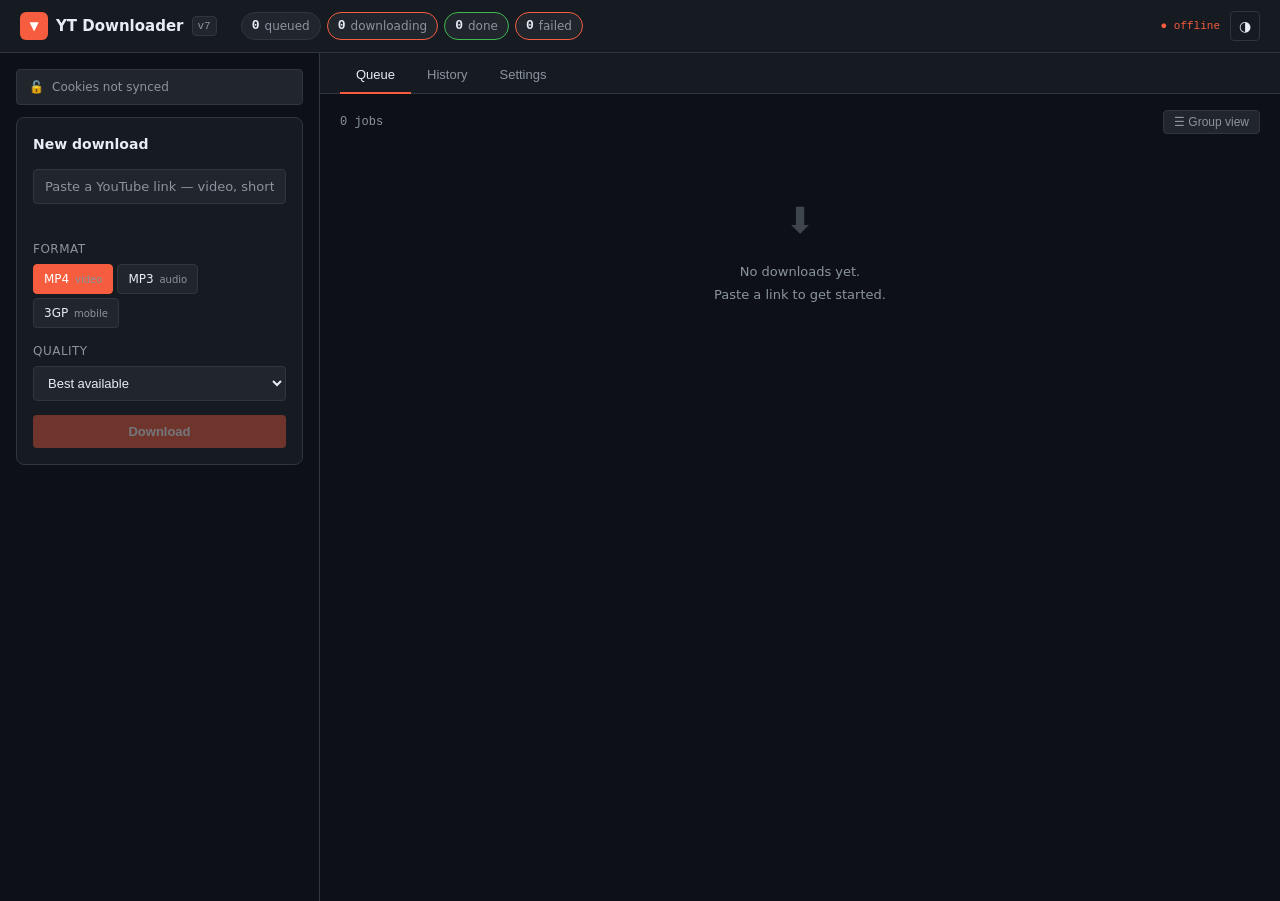
==== web/index.html @ b323383c "yt downloder v7 full complete" ====
<!doctype html>
<html lang="en" data-theme="dark">
<head>
  <meta charset="utf-8" />
  <meta name="viewport" content="width=device-width, initial-scale=1" />
  <title>YT Downloader v7</title>
  <link rel="stylesheet" href="style.css" />
</head>
<body>

  <!-- HEADER -->
  <header class="header">
    <div class="header-inner">
      <div class="brand">
        <div class="brand-icon">▼</div>
        <span class="brand-name">YT Downloader</span>
        <span class="brand-ver">v7</span>
      </div>

      <div class="live-stats">
        <div class="stat-chip" id="stat-queued">
          <span class="stat-num" id="stat-queued-n">0</span>
          <span class="stat-lbl">queued</span>
        </div>
        <div class="stat-chip stat-chip--active" id="stat-downloading">
          <span class="stat-num" id="stat-downloading-n">0</span>
          <span class="stat-lbl">downloading</span>
        </div>
        <div class="stat-chip stat-chip--done" id="stat-completed">
          <span class="stat-num" id="stat-completed-n">0</span>
          <span class="stat-lbl">done</span>
        </div>
        <div class="stat-chip stat-chip--fail" id="stat-failed">
          <span class="stat-num" id="stat-failed-n">0</span>
          <span class="stat-lbl">failed</span>
        </div>
      </div>

      <div class="header-right">
        <span class="server-pill" id="server-pill">● online</span>
        <button class="btn-icon" id="theme-btn" title="Toggle theme">◑</button>
      </div>
    </div>
  </header>

  <div class="layout">

    <!-- SIDEBAR: new download form -->
    <aside class="sidebar">

      <div class="cookie-bar" id="cookie-bar">
        <span id="cookie-icon">🔓</span>
        <span id="cookie-text">Cookies not synced</span>
        <button class="btn-text" id="cookie-clear-btn" style="display:none">Remove</button>
      </div>

      <section class="form-card">
        <h2 class="form-title">New download</h2>

        <div class="field">
          <input class="url-input" id="url-input" type="text"
            placeholder="Paste a YouTube link — video, shorts, playlist, search, channel" />
          <div class="url-hint" id="url-hint"></div>
        </div>

        <div class="field">
          <label class="field-label">Format</label>
          <div class="seg" id="format-seg">
            <label class="seg-opt">
              <input type="radio" name="format" value="MP4" checked>
              <span>MP4 <small>video</small></span>
            </label>
            <label class="seg-opt">
              <input type="radio" name="format" value="MP3">
              <span>MP3 <small>audio</small></span>
            </label>
            <label class="seg-opt">
              <input type="radio" name="format" value="3GP">
              <span>3GP <small>mobile</small></span>
            </label>
          </div>
        </div>

        <div class="field">
          <label class="field-label">Quality</label>
          <select class="quality-select" id="quality-select"></select>
        </div>

        <div class="field hidden" id="qty-row">
          <label class="field-label">Result count</label>
          <div class="seg">
            <label class="seg-opt"><input type="radio" name="quantity" value="25" checked><span>25</span></label>
            <label class="seg-opt"><input type="radio" name="quantity" value="50"><span>50</span></label>
            <label class="seg-opt"><input type="radio" name="quantity" value="75"><span>75</span></label>
            <label class="seg-opt"><input type="radio" name="quantity" value="100"><span>100</span></label>
          </div>
        </div>

        <div class="field hidden" id="scope-row">
          <label class="field-label">Download scope</label>
          <div class="seg">
            <label class="seg-opt"><input type="radio" name="playlist" value="false" checked><span>This video only</span></label>
            <label class="seg-opt"><input type="radio" name="playlist" value="true"><span>Whole playlist</span></label>
          </div>
        </div>

        <button class="btn-primary" id="download-btn" disabled>
          <span id="download-btn-label">Download</span>
          <span class="scan-spinner hidden" id="scan-spinner">scanning…</span>
        </button>
      </section>

    </aside>

    <!-- MAIN: tabs -->
    <main class="main">

      <nav class="tab-bar">
        <button class="tab active" data-tab="queue">Queue</button>
        <button class="tab" data-tab="history">History</button>
        <button class="tab" data-tab="settings">Settings</button>
      </nav>

      <!-- QUEUE TAB -->
      <div class="tab-panel active" id="tab-queue">
        <div class="panel-head">
          <span class="panel-count" id="job-count">0 jobs</span>
          <div class="panel-actions">
            <button class="toggle-btn" id="group-view-toggle" data-active="false" title="Group by playlist/channel">
              ☰ Group view
            </button>
          </div>
        </div>
        <div id="queue-list" class="job-list">
          <div class="empty-state">
            <div class="empty-icon">⬇</div>
            <p>No downloads yet.<br>Paste a link to get started.</p>
          </div>
        </div>
      </div>

      <!-- HISTORY TAB -->
      <div class="tab-panel" id="tab-history">
        <div class="panel-head">
          <span class="panel-count" id="history-count">0 items</span>
          <div class="panel-actions">
            <button class="toggle-btn" id="history-group-toggle" data-active="false" title="Group by playlist/channel">
              ☰ Group view
            </button>
          </div>
        </div>
        <div id="history-list" class="job-list">
          <div class="empty-state">
            <div class="empty-icon">📋</div>
            <p>No completed downloads yet.</p>
          </div>
        </div>
      </div>

      <!-- SETTINGS TAB -->
      <div class="tab-panel" id="tab-settings">
        <div class="settings-grid">

          <div class="settings-card">
            <h3>Download</h3>
            <div class="setting-row">
              <label>Concurrent downloads</label>
              <select id="setting-concurrent">
                <option value="1">1</option>
                <option value="2">2</option>
                <option value="3" selected>3</option>
                <option value="4">4</option>
                <option value="5">5</option>
                <option value="6">6</option>
                <option value="7">7</option>
                <option value="8">8</option>
                <option value="9">9</option>
                <option value="10">10</option>
              </select>
            </div>
            <div class="setting-row">
              <label>Default format</label>
              <select id="setting-format">
                <option value="MP4">MP4</option>
                <option value="MP3">MP3</option>
                <option value="3GP">3GP</option>
              </select>
            </div>
            <button class="btn-save" id="save-settings-btn">Save settings</button>
            <span class="save-feedback hidden" id="save-feedback">✓ Saved</span>
          </div>

          <div class="settings-card">
            <h3>Cookie sync</h3>
            <p class="settings-note">
              Install the browser extension and tap "Sync YouTube Cookies" to enable
              age-restricted / private video downloads. By default the app never uses cookies.
            </p>
            <div class="cookie-status-block" id="cookie-settings-status">Checking…</div>
            <button class="btn-danger" id="clear-cookies-btn">Remove cookies</button>
          </div>

        </div>
      </div>

    </main>
  </div>

  <script src="app.js"></script>
</body>
</html>
---- web/style.css ----
/* ===== DESIGN TOKENS ===== */
/* Signature: downloading cards have a left-border that fills upward
   as progress increases — the card structure itself is the progress bar. */

:root {
  /* Dark theme (default) */
  --bg:       #0D1117;
  --surface:  #161B22;
  --surface2: #21262D;
  --border:   #30363D;
  --text:     #E6EDF3;
  --muted:    #8B949E;
  --accent:   #F55D3E;      /* warm red-orange — energy of a download in motion */
  --green:    #3FB950;
  --yellow:   #D29922;
  --red:      #F55D3E;
  --blue:     #388BFD;
  --mono:     "JetBrains Mono", "Fira Mono", "Cascadia Code", ui-monospace, monospace;
  --sans:     "Inter", system-ui, -apple-system, sans-serif;
  --radius:   8px;
  --radius-sm:4px;
  --shadow:   0 2px 8px rgba(0,0,0,0.4);
}

[data-theme="light"] {
  --bg:       #F0F2F5;
  --surface:  #FFFFFF;
  --surface2: #F6F8FA;
  --border:   #D0D7DE;
  --text:     #1F2328;
  --muted:    #656D76;
  --shadow:   0 2px 8px rgba(0,0,0,0.10);
}

*, *::before, *::after { box-sizing: border-box; margin: 0; padding: 0; }

html { font-size: 14px; }

body {
  background: var(--bg);
  color: var(--text);
  font-family: var(--sans);
  line-height: 1.5;
  min-height: 100vh;
  display: flex;
  flex-direction: column;
}

/* ===== HEADER ===== */
.header {
  background: var(--surface);
  border-bottom: 1px solid var(--border);
  position: sticky;
  top: 0;
  z-index: 100;
}
.header-inner {
  max-width: 1400px;
  margin: 0 auto;
  padding: 0 20px;
  height: 52px;
  display: flex;
  align-items: center;
  gap: 24px;
}
.brand {
  display: flex;
  align-items: center;
  gap: 8px;
  flex-shrink: 0;
}
.brand-icon {
  width: 28px; height: 28px;
  background: var(--accent);
  color: #fff;
  border-radius: 6px;
  display: flex; align-items: center; justify-content: center;
  font-size: 12px; font-weight: 900;
}
.brand-name { font-weight: 700; font-size: 15px; }
.brand-ver {
  font-size: 11px; font-family: var(--mono);
  color: var(--muted);
  background: var(--surface2);
  border: 1px solid var(--border);
  border-radius: 4px; padding: 1px 5px;
}

.live-stats {
  display: flex; gap: 6px; flex: 1;
}
.stat-chip {
  display: flex; align-items: center; gap: 5px;
  background: var(--surface2);
  border: 1px solid var(--border);
  border-radius: 20px;
  padding: 3px 10px;
  font-size: 12px;
  transition: background 0.2s;
}
.stat-chip--active { border-color: var(--accent); }
.stat-chip--done   { border-color: var(--green);  }
.stat-chip--fail   { border-color: var(--red);    }
.stat-num { font-family: var(--mono); font-weight: 700; font-size: 13px; }
.stat-lbl { color: var(--muted); }

.header-right { display: flex; align-items: center; gap: 10px; flex-shrink: 0; }
.server-pill {
  font-size: 11px; font-family: var(--mono);
  color: var(--green); cursor: default;
}
.server-pill.offline { color: var(--red); }
.btn-icon {
  background: none; border: 1px solid var(--border); color: var(--text);
  width: 30px; height: 30px; border-radius: var(--radius-sm);
  cursor: pointer; font-size: 14px;
  display: flex; align-items: center; justify-content: center;
}
.btn-icon:hover { background: var(--surface2); }

/* ===== LAYOUT ===== */
.layout {
  flex: 1;
  max-width: 1400px; margin: 0 auto; width: 100%;
  display: grid;
  grid-template-columns: 320px 1fr;
  gap: 0;
  align-items: start;
}

/* ===== SIDEBAR ===== */
.sidebar {
  border-right: 1px solid var(--border);
  padding: 16px;
  position: sticky;
  top: 52px;
  height: calc(100vh - 52px);
  overflow-y: auto;
  display: flex; flex-direction: column; gap: 12px;
}

.cookie-bar {
  display: flex; align-items: center; gap: 8px;
  padding: 8px 12px;
  background: var(--surface2);
  border: 1px solid var(--border);
  border-radius: var(--radius-sm);
  font-size: 12px; color: var(--muted);
}
.cookie-bar.synced { border-color: var(--green); color: var(--green); }
.cookie-bar.synced #cookie-icon { color: var(--green); }

.form-card {
  background: var(--surface);
  border: 1px solid var(--border);
  border-radius: var(--radius);
  padding: 16px;
  display: flex; flex-direction: column; gap: 14px;
}
.form-title { font-size: 14px; font-weight: 600; }

.field { display: flex; flex-direction: column; gap: 6px; }
.field-label { font-size: 12px; color: var(--muted); font-weight: 500; text-transform: uppercase; letter-spacing: 0.04em; }

.url-input {
  width: 100%; padding: 9px 11px;
  background: var(--surface2);
  border: 1px solid var(--border);
  border-radius: var(--radius-sm);
  color: var(--text); font-size: 13px; font-family: var(--sans);
  outline: none; transition: border-color 0.15s;
}
.url-input:focus { border-color: var(--accent); }
.url-input::placeholder { color: var(--muted); }

.url-hint { font-size: 12px; color: var(--muted); min-height: 16px; }
.url-hint.error { color: var(--red); }

.seg {
  display: flex; gap: 4px; flex-wrap: wrap;
}
.seg-opt { display: flex; }
.seg-opt input { display: none; }
.seg-opt span {
  display: block; padding: 5px 10px;
  background: var(--surface2);
  border: 1px solid var(--border);
  border-radius: var(--radius-sm);
  font-size: 12px; cursor: pointer;
  transition: all 0.15s;
  user-select: none;
}
.seg-opt span small { color: var(--muted); font-size: 10px; margin-left: 2px; }
.seg-opt input:checked + span {
  background: var(--accent);
  border-color: var(--accent);
  color: #fff;
}
.seg-opt span:hover { border-color: var(--accent); }

.btn-primary {
  width: 100%; padding: 9px;
  background: var(--accent);
  color: #fff; border: none;
  border-radius: var(--radius-sm);
  font-size: 13px; font-weight: 600;
  cursor: pointer; transition: opacity 0.15s;
  display: flex; align-items: center; justify-content: center; gap: 6px;
}
.btn-primary:disabled { opacity: 0.4; cursor: not-allowed; }
.btn-primary:not(:disabled):hover { opacity: 0.88; }

.scan-spinner { font-size: 12px; font-family: var(--mono); animation: pulse 1s infinite; }
@keyframes pulse { 0%,100% { opacity: 1; } 50% { opacity: 0.4; } }

.btn-text {
  background: none; border: none; color: var(--muted);
  font-size: 11px; cursor: pointer; text-decoration: underline;
  margin-left: auto;
}
.btn-text:hover { color: var(--red); }

/* ===== MAIN AREA ===== */
.main {
  display: flex; flex-direction: column;
  min-height: calc(100vh - 52px);
}

.tab-bar {
  display: flex; gap: 0;
  border-bottom: 1px solid var(--border);
  padding: 0 20px; padding-top: 4px;
  background: var(--surface);
  position: sticky; top: 52px; z-index: 50;
}
.tab {
  background: none; border: none;
  padding: 10px 16px;
  color: var(--muted); font-size: 13px; font-weight: 500;
  cursor: pointer; border-bottom: 2px solid transparent;
  transition: all 0.15s; margin-bottom: -1px;
}
.tab:hover { color: var(--text); }
.tab.active { color: var(--text); border-bottom-color: var(--accent); }

.tab-panel { display: none; padding: 16px 20px; }
.tab-panel.active { display: block; }

.panel-head {
  display: flex; align-items: center; justify-content: space-between;
  margin-bottom: 12px;
}
.panel-count { font-size: 12px; color: var(--muted); font-family: var(--mono); }
.panel-actions { display: flex; align-items: center; gap: 12px; }

.view-toggle {
  font-size: 12px; color: var(--muted); cursor: pointer;
  display: flex; align-items: center; gap: 5px;
}
.view-toggle input { cursor: pointer; }

/* ===== JOB LIST + CARDS ===== */
.job-list { display: flex; flex-direction: column; gap: 8px; }

.job-card {
  background: var(--surface);
  border: 1px solid var(--border);
  border-left: 3px solid var(--border);
  border-radius: var(--radius);
  padding: 12px 14px;
  position: relative;
  transition: border-color 0.2s;
}
.job-card[data-status="downloading"] { border-left-color: var(--accent); }
.job-card[data-status="converting"]  { border-left-color: var(--yellow); }
.job-card[data-status="completed"]   { border-left-color: var(--green); }
.job-card[data-status="failed"]      { border-left-color: var(--red); }
.job-card[data-status="paused"]      { border-left-color: var(--blue); }

.job-header {
  display: flex; align-items: flex-start; justify-content: space-between; gap: 8px;
  margin-bottom: 6px;
}
.job-title {
  font-size: 13px; font-weight: 500;
  white-space: nowrap; overflow: hidden; text-overflow: ellipsis;
  flex: 1;
}
.job-title.untitled { color: var(--muted); font-style: italic; }

.badge {
  flex-shrink: 0;
  font-size: 10px; font-family: var(--mono); font-weight: 700;
  padding: 2px 7px; border-radius: 20px;
  text-transform: uppercase; letter-spacing: 0.03em;
}
.badge-queued      { background: var(--surface2); color: var(--muted); border: 1px solid var(--border); }
.badge-downloading { background: rgba(245,93,62,0.15); color: var(--accent); border: 1px solid var(--accent); }
.badge-converting  { background: rgba(210,153,34,0.15); color: var(--yellow); border: 1px solid var(--yellow); }
.badge-paused      { background: rgba(56,139,253,0.15); color: var(--blue); border: 1px solid var(--blue); }
.badge-completed   { background: rgba(63,185,80,0.15); color: var(--green); border: 1px solid var(--green); }
.badge-failed      { background: rgba(245,93,62,0.10); color: var(--red); border: 1px solid var(--red); }
.badge-cancelled   { background: var(--surface2); color: var(--muted); border: 1px solid var(--border); }
.badge-skipped     { background: var(--surface2); color: var(--muted); border: 1px solid var(--border); }

.job-meta-row {
  display: flex; align-items: center; justify-content: space-between;
  gap: 8px; flex-wrap: wrap;
  margin-bottom: 8px;
}
.job-meta {
  display: flex; align-items: center; gap: 10px;
  font-size: 11px; color: var(--muted); font-family: var(--mono);
  flex-wrap: wrap;
  min-width: 0;
}
.job-meta span { display: flex; align-items: center; gap: 3px; }

/* Progress bar */
.progress-track {
  height: 3px; background: var(--surface2);
  border-radius: 3px; overflow: hidden; margin-bottom: 8px;
}
.progress-fill {
  height: 100%; background: var(--accent);
  border-radius: 3px;
  transition: width 0.4s ease;
}
.job-card[data-status="completed"] .progress-fill { background: var(--green); }
.job-card[data-status="converting"] .progress-fill { background: var(--yellow); }

/* Action buttons */
.job-actions {
  display: flex; gap: 5px; flex-wrap: wrap;
  flex-shrink: 0;
}
.job-btn {
  padding: 3px 9px;
  background: var(--surface2);
  border: 1px solid var(--border);
  border-radius: var(--radius-sm);
  color: var(--muted); font-size: 11px; cursor: pointer;
  transition: all 0.15s;
}
.job-btn:hover { border-color: var(--accent); color: var(--text); }
.job-btn.danger:hover { border-color: var(--red); color: var(--red); }
.job-btn.success:hover { border-color: var(--green); color: var(--green); }

.job-error {
  font-size: 11px; color: var(--red); margin-top: 5px;
  font-family: var(--mono);
  white-space: pre-wrap; word-break: break-word;
}

/* Group card */
.group-card {
  background: var(--surface);
  border: 1px solid var(--border);
  border-radius: var(--radius);
  overflow: hidden;
}
.group-header {
  display: flex; align-items: center; gap: 10px;
  padding: 10px 14px;
  cursor: pointer; user-select: none;
  background: var(--surface2);
}
.group-header:hover { background: var(--border); }
.group-toggle { color: var(--muted); font-size: 11px; transition: transform 0.2s; }
.group-card.expanded .group-toggle { transform: rotate(90deg); }
.group-name { font-weight: 600; font-size: 13px; flex: 1; }
.group-progress-text { font-size: 11px; font-family: var(--mono); color: var(--muted); }
.group-track {
  height: 2px; background: var(--border);
  overflow: hidden;
}
.group-fill {
  height: 100%; background: var(--accent);
  transition: width 0.4s;
}
.group-jobs {
  display: none;
  padding: 8px;
  display: flex; flex-direction: column; gap: 6px;
}
.group-card:not(.expanded) .group-jobs { display: none; }
.group-card.expanded .group-jobs { display: flex; }

/* ===== EMPTY STATE ===== */
.empty-state {
  text-align: center; padding: 48px 20px;
  color: var(--muted);
}
.empty-icon { font-size: 36px; margin-bottom: 12px; opacity: 0.4; }
.empty-state p { font-size: 13px; line-height: 1.8; }

/* ===== SETTINGS ===== */
.settings-grid {
  display: grid; grid-template-columns: 1fr 1fr; gap: 16px;
  max-width: 700px;
}
.settings-card {
  background: var(--surface);
  border: 1px solid var(--border);
  border-radius: var(--radius);
  padding: 16px;
  display: flex; flex-direction: column; gap: 12px;
}
.settings-card h3 { font-size: 13px; font-weight: 600; }
.setting-row {
  display: flex; align-items: center; justify-content: space-between; gap: 12px;
  font-size: 13px;
}
.setting-row select {
  background: var(--surface2);
  border: 1px solid var(--border);
  color: var(--text);
  border-radius: var(--radius-sm);
  padding: 4px 8px; font-size: 12px; cursor: pointer;
}
.settings-note { font-size: 12px; color: var(--muted); line-height: 1.6; }

/* Quality dropdown in the New Download form */
.quality-select {
  width: 100%; padding: 8px 10px;
  background: var(--surface2);
  border: 1px solid var(--border);
  border-radius: var(--radius-sm);
  color: var(--text); font-size: 13px; cursor: pointer;
  outline: none; transition: border-color 0.15s;
}
.quality-select:focus { border-color: var(--accent); }
.cookie-status-block {
  font-size: 12px; font-family: var(--mono);
  color: var(--muted); padding: 6px 0;
}
.btn-save {
  padding: 6px 14px;
  background: var(--accent); color: #fff;
  border: none; border-radius: var(--radius-sm);
  font-size: 12px; font-weight: 600; cursor: pointer;
  align-self: flex-start;
}
.btn-save:hover { opacity: 0.85; }
.btn-danger {
  padding: 6px 14px;
  background: none; color: var(--red);
  border: 1px solid var(--red);
  border-radius: var(--radius-sm);
  font-size: 12px; cursor: pointer; align-self: flex-start;
}
.btn-danger:hover { background: rgba(245,93,62,0.1); }
.save-feedback { font-size: 12px; color: var(--green); margin-left: 8px; }

/* ===== UTILS ===== */
.hidden { display: none !important; }

@media (max-width: 900px) {
  .layout { grid-template-columns: 1fr; }
  .sidebar { position: static; height: auto; border-right: none; border-bottom: 1px solid var(--border); }
  .settings-grid { grid-template-columns: 1fr; }
}

/* ===== BULK / GROUP ACTIONS ===== */
.global-actions {
  display: flex; gap: 6px; flex-wrap: wrap;
  margin-bottom: 10px;
  padding: 10px 12px;
  background: var(--surface);
  border: 1px solid var(--border);
  border-radius: var(--radius);
}
.bulk-btn {
  padding: 5px 12px;
  background: var(--surface2);
  border: 1px solid var(--border);
  border-radius: var(--radius-sm);
  color: var(--text); font-size: 12px; font-weight: 500;
  cursor: pointer; transition: all 0.15s;
}
.bulk-btn:hover { border-color: var(--accent); color: var(--accent); }

.group-bulk-actions {
  padding: 6px 4px 8px 4px;
  border-bottom: 1px solid var(--border);
  margin-bottom: 6px;
}

/* ===== THUMBNAIL ===== */
.job-card-inner {
  display: flex;
  gap: 10px;
  align-items: flex-start;
}
.job-thumb {
  width: 120px;
  height: 68px;
  object-fit: cover;
  border-radius: var(--radius-sm);
  flex-shrink: 0;
  background: var(--surface2);
}
.job-thumb-placeholder {
  width: 120px;
  height: 68px;
  background: var(--surface2);
  border-radius: var(--radius-sm);
  flex-shrink: 0;
}
.job-card-body {
  flex: 1;
  min-width: 0; /* prevents text overflow breaking layout */
}

@media (max-width: 600px) {
  .job-thumb, .job-thumb-placeholder { width: 80px; height: 45px; }
}

/* ===== TOGGLE BUTTON (replaces checkbox) ===== */
.toggle-btn {
  padding: 4px 10px;
  background: var(--surface2);
  border: 1px solid var(--border);
  border-radius: var(--radius-sm);
  color: var(--muted); font-size: 12px; font-weight: 500;
  cursor: pointer; transition: all 0.15s;
}
.toggle-btn:hover  { border-color: var(--accent); color: var(--text); }
.toggle-btn.active { background: var(--accent); border-color: var(--accent); color: #fff; }

/* ===== COMPACT JOB CARD (Fix 6) ===== */
.job-card {
  padding: 8px 12px; /* reduced from 12px 14px */
}
.job-header {
  margin-bottom: 2px; /* reduced */
  align-items: center;
}
.job-header-right {
  display: flex; align-items: center; gap: 6px; flex-shrink: 0;
}
.job-title {
  font-size: 12px; /* slightly smaller */
}
.job-meta-row {
  margin-bottom: 5px; /* reduced from 8px */
}
.job-meta {
  gap: 6px; flex-wrap: wrap;
  font-size: 10px; color: var(--muted); font-family: var(--mono);
}
.job-meta span { display: flex; align-items: center; gap: 2px; }
.progress-track {
  margin-bottom: 5px; /* reduced from 8px */
}
.job-actions {
  display: flex; gap: 4px; flex-wrap: wrap;
}
.job-btn {
  padding: 2px 7px; /* reduced from 3px 9px */
  font-size: 10px;   /* reduced from 11px */
}
.job-thumb {
  width: 100px; height: 56px; /* slightly smaller */
}
.job-thumb-placeholder {
  width: 100px; height: 56px;
}
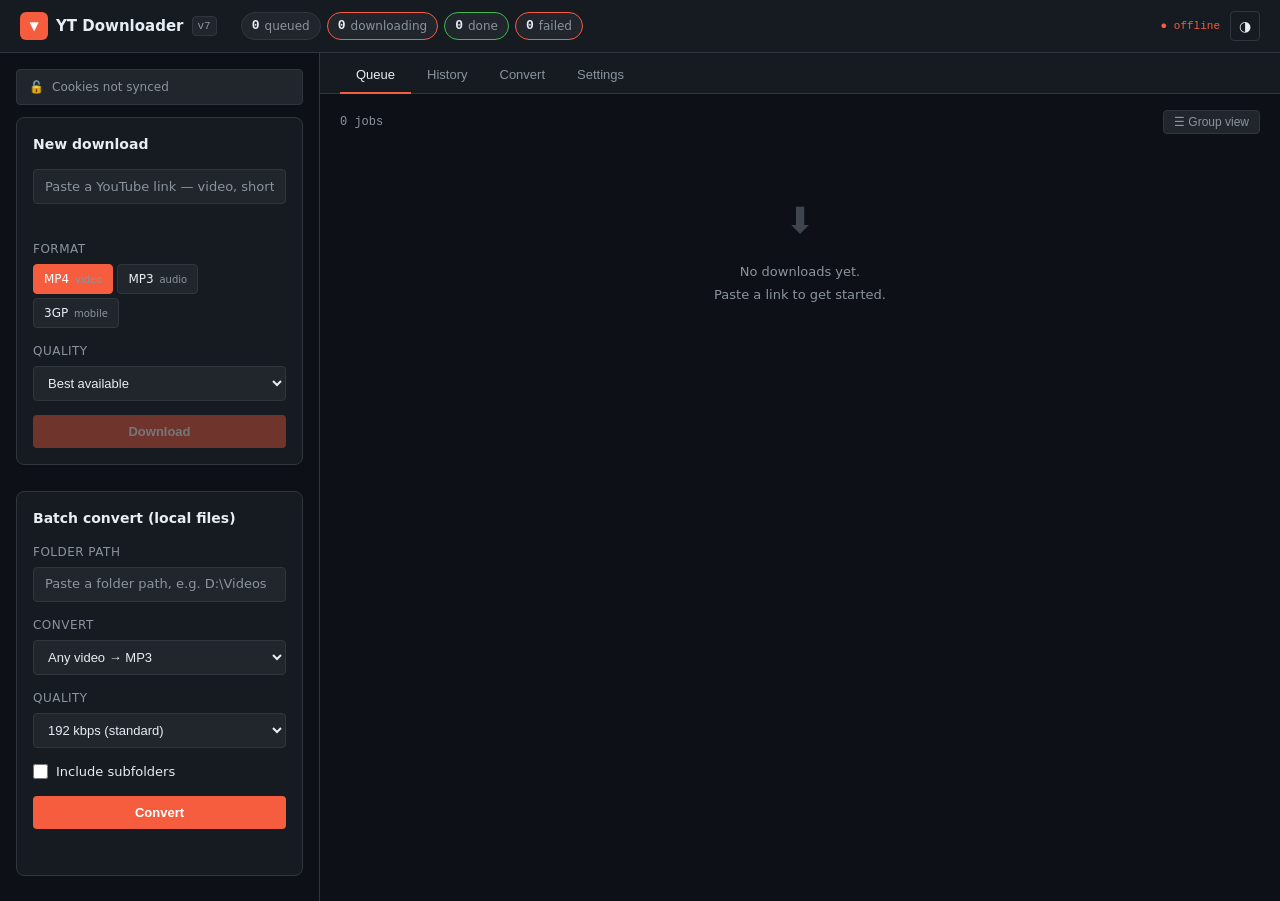
==== commit cc3bd1e1: "Added batch converter system" ====
--- a/web/index.html
+++ b/web/index.html
@@ -87,13 +87,15 @@
         </div>
 
         <div class="field hidden" id="qty-row">
-          <label class="field-label">Result count</label>
-          <div class="seg">
-            <label class="seg-opt"><input type="radio" name="quantity" value="25" checked><span>25</span></label>
-            <label class="seg-opt"><input type="radio" name="quantity" value="50"><span>50</span></label>
-            <label class="seg-opt"><input type="radio" name="quantity" value="75"><span>75</span></label>
-            <label class="seg-opt"><input type="radio" name="quantity" value="100"><span>100</span></label>
-          </div>
+          <label class="field-label">How many videos</label>
+          <div class="qty-control">
+            <input type="number" id="qty-input" min="1" max="100" value="25" />
+            <label class="qty-all-toggle">
+              <input type="checkbox" id="qty-all-toggle">
+              <span id="qty-all-label">All</span>
+            </label>
+          </div>
+          <div class="qty-hint" id="qty-hint"></div>
         </div>
 
         <div class="field hidden" id="scope-row">
@@ -110,6 +112,42 @@
         </button>
       </section>
 
+      <section class="form-card converter-card">
+        <h2 class="form-title">Batch convert (local files)</h2>
+
+        <div class="field">
+          <label class="field-label">Folder path</label>
+          <input class="path-text-input" id="convert-path-input" type="text"
+            placeholder="Paste a folder path, e.g. D:\Videos" />
+        </div>
+
+        <div class="field">
+          <label class="field-label">Convert</label>
+          <select class="quality-select" id="convert-target-select">
+            <option value="MP3">Any video → MP3</option>
+            <option value="3GP">Any video → 3GP</option>
+          </select>
+        </div>
+
+        <div class="field">
+          <label class="field-label">Quality</label>
+          <select class="quality-select" id="convert-quality-select"></select>
+        </div>
+
+        <div class="field">
+          <label class="checkbox-row">
+            <input type="checkbox" id="convert-recursive">
+            <span>Include subfolders</span>
+          </label>
+        </div>
+
+        <button class="btn-primary" id="convert-btn">
+          <span id="convert-btn-label">Convert</span>
+          <span class="scan-spinner hidden" id="convert-spinner">starting…</span>
+        </button>
+        <div class="convert-hint" id="convert-hint"></div>
+      </section>
+
     </aside>
 
     <!-- MAIN: tabs -->
@@ -118,6 +156,7 @@
       <nav class="tab-bar">
         <button class="tab active" data-tab="queue">Queue</button>
         <button class="tab" data-tab="history">History</button>
+        <button class="tab" data-tab="convert">Convert</button>
         <button class="tab" data-tab="settings">Settings</button>
       </nav>
 
@@ -153,6 +192,19 @@
           <div class="empty-state">
             <div class="empty-icon">📋</div>
             <p>No completed downloads yet.</p>
+          </div>
+        </div>
+      </div>
+
+      <!-- CONVERT TAB -->
+      <div class="tab-panel" id="tab-convert">
+        <div class="panel-head">
+          <span class="panel-count" id="convert-count">No batch running</span>
+        </div>
+        <div id="convert-list" class="job-list">
+          <div class="empty-state">
+            <div class="empty-icon">🔄</div>
+            <p>No conversions yet.<br>Use the "Batch convert" form on the left.</p>
           </div>
         </div>
       </div>
--- a/web/style.css
+++ b/web/style.css
@@ -176,6 +176,26 @@
 .url-hint { font-size: 12px; color: var(--muted); min-height: 16px; }
 .url-hint.error { color: var(--red); }
 
+/* Local Batch Converter (sidebar mini-form) */
+.converter-card { margin-top: 14px; }
+.path-text-input {
+  width: 100%; padding: 9px 11px;
+  background: var(--surface2);
+  border: 1px solid var(--border);
+  border-radius: var(--radius-sm);
+  color: var(--text); font-size: 13px; font-family: var(--mono);
+  outline: none; transition: border-color 0.15s;
+}
+.path-text-input:focus { border-color: var(--accent); }
+.path-text-input::placeholder { color: var(--muted); font-family: var(--sans); }
+.checkbox-row {
+  display: flex; align-items: center; gap: 8px;
+  font-size: 13px; color: var(--text); cursor: pointer; user-select: none;
+}
+.checkbox-row input { width: 15px; height: 15px; cursor: pointer; accent-color: var(--accent); }
+.convert-hint { font-size: 12px; color: var(--muted); min-height: 16px; }
+.convert-hint.error { color: var(--red); }
+
 .seg {
   display: flex; gap: 4px; flex-wrap: wrap;
 }
@@ -430,6 +450,37 @@
   outline: none; transition: border-color 0.15s;
 }
 .quality-select:focus { border-color: var(--accent); }
+
+/* Quantity input + "All" toggle in the New Download form */
+.qty-control {
+  display: flex; align-items: center; gap: 8px;
+}
+#qty-input {
+  flex: 1; min-width: 0; padding: 8px 10px;
+  background: var(--surface2);
+  border: 1px solid var(--border);
+  border-radius: var(--radius-sm);
+  color: var(--text); font-size: 13px; font-family: var(--mono);
+  outline: none; transition: border-color 0.15s, opacity 0.15s;
+}
+#qty-input:focus { border-color: var(--accent); }
+#qty-input:disabled { opacity: 0.45; cursor: not-allowed; }
+.qty-all-toggle {
+  display: flex; align-items: center; gap: 5px;
+  padding: 8px 12px;
+  background: var(--surface2); border: 1px solid var(--border);
+  border-radius: var(--radius-sm);
+  font-size: 12px; cursor: pointer; user-select: none;
+  white-space: nowrap; transition: all 0.15s;
+  flex-shrink: 0;
+}
+.qty-all-toggle input { display: none; }
+.qty-all-toggle:has(input:checked),
+.qty-all-toggle.checked {
+  background: var(--accent); border-color: var(--accent); color: #fff;
+}
+.qty-all-toggle.hidden { display: none; }
+.qty-hint { font-size: 11px; color: var(--muted); margin-top: 5px; }
 .cookie-status-block {
   font-size: 12px; font-family: var(--mono);
   color: var(--muted); padding: 6px 0;
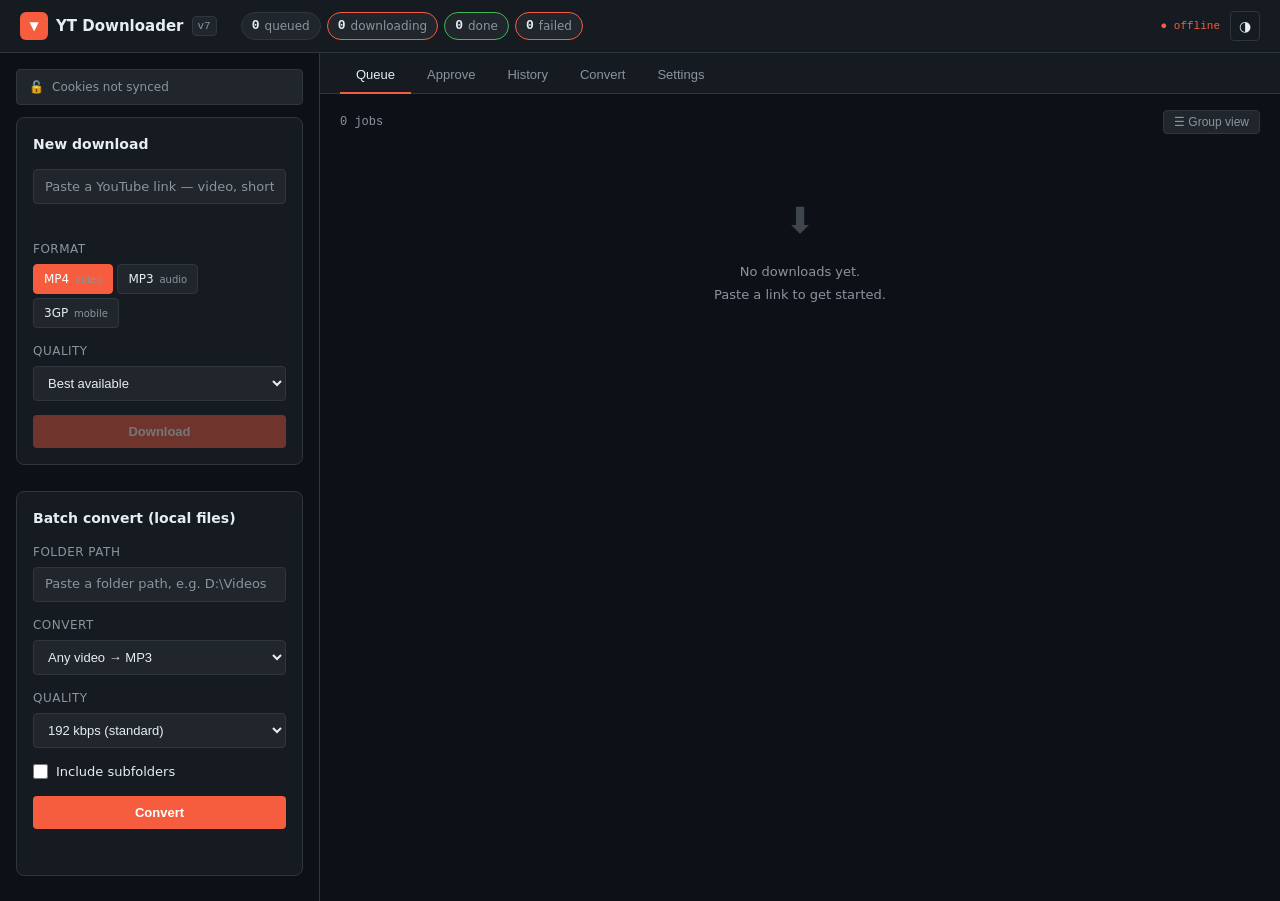
==== commit d91de638: "Added approval system" ====
--- a/web/index.html
+++ b/web/index.html
@@ -155,6 +155,7 @@
 
       <nav class="tab-bar">
         <button class="tab active" data-tab="queue">Queue</button>
+        <button class="tab" data-tab="approve">Approve <span class="tab-badge hidden" id="approve-badge"></span></button>
         <button class="tab" data-tab="history">History</button>
         <button class="tab" data-tab="convert">Convert</button>
         <button class="tab" data-tab="settings">Settings</button>
@@ -176,6 +177,14 @@
             <p>No downloads yet.<br>Paste a link to get started.</p>
           </div>
         </div>
+      </div>
+
+      <!-- APPROVE TAB (pending previews — from this app or the extension) -->
+      <div class="tab-panel" id="tab-approve">
+        <div class="panel-head">
+          <span class="panel-count" id="approve-count">Nothing pending</span>
+        </div>
+        <div id="approve-list" class="job-list"></div>
       </div>
 
       <!-- HISTORY TAB -->
--- a/web/style.css
+++ b/web/style.css
@@ -282,6 +282,37 @@
 /* ===== JOB LIST + CARDS ===== */
 .job-list { display: flex; flex-direction: column; gap: 8px; }
 
+/* ===== CONVERT: MULTIPLE CONCURRENT BATCHES ===== */
+.convert-batch-group {
+  border: 1px solid var(--border);
+  border-radius: var(--radius);
+  margin-bottom: 14px;
+  overflow: hidden;
+}
+.convert-batch-header {
+  display: flex; align-items: center; justify-content: space-between;
+  gap: 10px;
+  padding: 8px 12px;
+  background: var(--surface-alt, rgba(127,127,127,0.08));
+  border-bottom: 1px solid var(--border);
+  font-size: 13px;
+}
+.convert-batch-label { font-weight: 600; }
+.convert-batch-summary { display: flex; align-items: center; gap: 8px; opacity: 0.85; }
+.convert-batch-jobs {
+  display: flex; flex-direction: column; gap: 8px;
+  padding: 10px 12px;
+}
+.btn-tiny {
+  border: 1px solid var(--border);
+  background: transparent;
+  border-radius: 6px;
+  padding: 2px 8px;
+  font-size: 12px;
+  cursor: pointer;
+}
+.btn-tiny:hover { background: var(--surface); }
+
 .job-card {
   background: var(--surface);
   border: 1px solid var(--border);
@@ -617,3 +648,139 @@
 .job-thumb-placeholder {
   width: 100px; height: 56px;
 }
+
+/* ===== BATCH SELECTION MODAL (playlist/search/channel preview) ===== */
+.modal-overlay {
+  position: fixed; inset: 0;
+  background: rgba(0,0,0,0.55);
+  display: flex; align-items: center; justify-content: center;
+  z-index: 1000;
+  padding: 24px;
+}
+.modal-overlay.hidden { display: none; }
+
+.modal {
+  background: var(--bg);
+  border: 1px solid var(--border);
+  border-radius: var(--radius);
+  width: 100%; max-width: 640px;
+  max-height: 85vh;
+  display: flex; flex-direction: column;
+  overflow: hidden;
+}
+
+.modal-header {
+  display: flex; align-items: center; justify-content: space-between;
+  padding: 14px 16px;
+  border-bottom: 1px solid var(--border);
+}
+.modal-header h3 { margin: 0; font-size: 15px; }
+
+.batch-modal-toolbar {
+  display: flex; align-items: center; gap: 10px; flex-wrap: wrap;
+  padding: 10px 16px;
+  border-bottom: 1px solid var(--border);
+  font-size: 12px;
+}
+.batch-selected-count { color: var(--muted); font-family: var(--mono); margin-right: auto; }
+.batch-prefix-toggle { margin-left: auto; }
+
+.batch-modal-list {
+  overflow-y: auto;
+  padding: 8px 16px;
+  display: flex; flex-direction: column; gap: 4px;
+  flex: 1;
+}
+
+.batch-item {
+  display: flex; align-items: center; gap: 10px;
+  padding: 6px;
+  border-radius: 6px;
+  cursor: pointer;
+}
+.batch-item:hover { background: var(--surface); }
+.batch-item input[type="checkbox"] { flex-shrink: 0; cursor: pointer; }
+
+.batch-item-prefix {
+  width: 26px; flex-shrink: 0;
+  text-align: right;
+  font-family: var(--mono); font-size: 11px; color: var(--muted);
+}
+
+.batch-item-thumb {
+  width: 72px; height: 40px; flex-shrink: 0;
+  object-fit: cover; border-radius: 4px;
+  background: var(--surface);
+}
+.batch-item-thumb-placeholder {
+  width: 72px; height: 40px; flex-shrink: 0;
+  border-radius: 4px;
+  background: var(--surface);
+  display: flex; align-items: center; justify-content: center;
+  font-size: 16px; color: var(--muted);
+}
+
+.batch-item-info { min-width: 0; flex: 1; }
+.batch-item-title {
+  font-size: 12.5px;
+  overflow: hidden; text-overflow: ellipsis; white-space: nowrap;
+}
+.batch-item-meta {
+  font-size: 10px; color: var(--muted); font-family: var(--mono);
+}
+
+.batch-item.deselected { opacity: 0.5; }
+
+.modal-footer {
+  display: flex; align-items: center; justify-content: space-between; gap: 10px;
+  padding: 12px 16px;
+  border-top: 1px solid var(--border);
+}
+.modal-footer-hint { font-size: 12px; color: var(--muted); }
+.modal-footer-actions { display: flex; gap: 8px; margin-left: auto; }
+
+/* ===== TAB BADGE (Approve count on the tab itself) ===== */
+.tab-badge {
+  display: inline-flex; align-items: center; justify-content: center;
+  min-width: 16px; height: 16px; padding: 0 4px;
+  border-radius: 20px; margin-left: 4px;
+  background: var(--accent); color: #fff;
+  font-size: 10px; font-family: var(--mono); font-weight: 700;
+}
+.tab-badge.hidden { display: none; }
+
+.badge-neutral { background: var(--surface2); color: var(--muted); border: 1px solid var(--border); }
+
+/* ===== APPROVE TAB (accordion of pending previews) ===== */
+.approve-card {
+  border: 1px solid var(--border);
+  border-radius: var(--radius);
+  margin-bottom: 10px;
+  overflow: hidden;
+}
+.approve-card.open { border-color: var(--accent); }
+
+.approve-card-header {
+  display: flex; align-items: center; justify-content: space-between;
+  gap: 10px;
+  padding: 10px 12px;
+  cursor: pointer;
+  background: var(--surface);
+}
+.approve-card-header:hover { background: var(--surface2); }
+.approve-card-title {
+  display: flex; align-items: center; gap: 8px;
+  font-size: 13px; font-weight: 500;
+  min-width: 0;
+}
+.approve-chevron { color: var(--muted); width: 12px; flex-shrink: 0; }
+.approve-card-meta {
+  display: flex; align-items: center; gap: 10px; flex-shrink: 0;
+  font-size: 11px; color: var(--muted); font-family: var(--mono);
+}
+
+.approve-card-body { padding: 10px 12px; border-top: 1px solid var(--border); }
+.approve-card-body.hidden { display: none; }
+.approve-body-error { font-size: 12px; color: var(--red); padding: 8px 0; }
+
+.approve-item-list { max-height: 420px; overflow-y: auto; padding: 4px 0; }
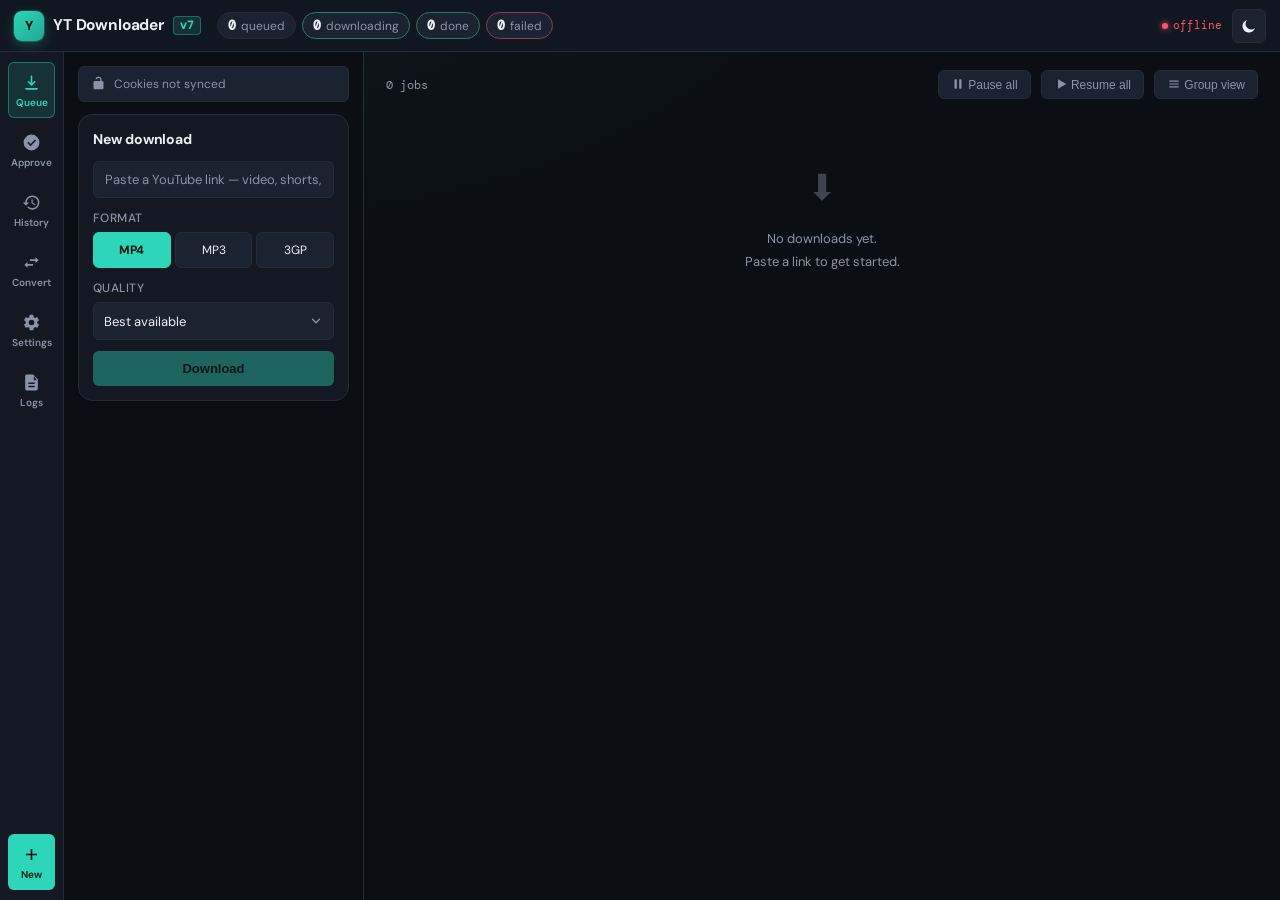
==== commit 1b92f3b7: "V7 task complete, need improve design" ====
--- a/web/index.html
+++ b/web/index.html
@@ -4,170 +4,226 @@
   <meta charset="utf-8" />
   <meta name="viewport" content="width=device-width, initial-scale=1" />
   <title>YT Downloader v7</title>
-  <link rel="stylesheet" href="style.css" />
+  <link rel="preconnect" href="https://fonts.googleapis.com">
+  <link href="https://fonts.googleapis.com/css2?family=DM+Sans:opsz,wght@9..40,400;9..40,500;9..40,600;9..40,700&family=DM+Mono:wght@400;500&display=swap" rel="stylesheet">
+  <link rel="stylesheet" href="css/base.css" />
+  <link rel="stylesheet" href="css/components.css" />
+  <link rel="stylesheet" href="css/widgets.css" />
+  <link rel="stylesheet" href="css/responsive.css" />
 </head>
 <body>
 
-  <!-- HEADER -->
-  <header class="header">
-    <div class="header-inner">
-      <div class="brand">
-        <div class="brand-icon">▼</div>
-        <span class="brand-name">YT Downloader</span>
-        <span class="brand-ver">v7</span>
-      </div>
-
-      <div class="live-stats">
-        <div class="stat-chip" id="stat-queued">
-          <span class="stat-num" id="stat-queued-n">0</span>
-          <span class="stat-lbl">queued</span>
-        </div>
-        <div class="stat-chip stat-chip--active" id="stat-downloading">
-          <span class="stat-num" id="stat-downloading-n">0</span>
-          <span class="stat-lbl">downloading</span>
-        </div>
-        <div class="stat-chip stat-chip--done" id="stat-completed">
-          <span class="stat-num" id="stat-completed-n">0</span>
-          <span class="stat-lbl">done</span>
-        </div>
-        <div class="stat-chip stat-chip--fail" id="stat-failed">
-          <span class="stat-num" id="stat-failed-n">0</span>
-          <span class="stat-lbl">failed</span>
-        </div>
-      </div>
-
-      <div class="header-right">
-        <span class="server-pill" id="server-pill">● online</span>
-        <button class="btn-icon" id="theme-btn" title="Toggle theme">◑</button>
-      </div>
+  <!-- TOP BAR: brand + live stats + theme -->
+  <header class="topbar">
+    <button class="rail-toggle" id="rail-toggle" aria-label="Toggle menu">
+      <span></span><span></span><span></span>
+    </button>
+
+    <div class="brand">
+      <div class="brand-icon">Y</div>
+      <span class="brand-name">YT Downloader</span>
+      <span class="brand-ver">v7</span>
+    </div>
+
+    <div class="live-stats">
+      <div class="stat-chip" id="stat-queued">
+        <span class="stat-num" id="stat-queued-n">0</span>
+        <span class="stat-lbl">queued</span>
+      </div>
+      <div class="stat-chip stat-chip--active" id="stat-downloading">
+        <span class="stat-num" id="stat-downloading-n">0</span>
+        <span class="stat-lbl">downloading</span>
+      </div>
+      <div class="stat-chip stat-chip--done" id="stat-completed">
+        <span class="stat-num" id="stat-completed-n">0</span>
+        <span class="stat-lbl">done</span>
+      </div>
+      <div class="stat-chip stat-chip--fail" id="stat-failed">
+        <span class="stat-num" id="stat-failed-n">0</span>
+        <span class="stat-lbl">failed</span>
+      </div>
+      <div class="stat-chip stat-chip--speed hidden" id="stat-speed">
+        <span class="stat-num" id="stat-speed-n">0 MB/s</span>
+        <span class="stat-lbl">↓ speed</span>
+      </div>
+    </div>
+
+    <div class="header-right">
+      <span class="server-pill" id="server-pill">online</span>
+      <button class="btn-icon" id="theme-btn" title="Toggle theme" type="button"><svg class="ico" viewBox="0 0 24 24"><path d="M20 14.5A8.5 8.5 0 119.5 4 6.8 6.8 0 0020 14.5z" fill="currentColor"/></svg></button>
     </div>
   </header>
 
-  <div class="layout">
-
-    <!-- SIDEBAR: new download form -->
-    <aside class="sidebar">
-
-      <div class="cookie-bar" id="cookie-bar">
-        <span id="cookie-icon">🔓</span>
-        <span id="cookie-text">Cookies not synced</span>
-        <button class="btn-text" id="cookie-clear-btn" style="display:none">Remove</button>
-      </div>
-
-      <section class="form-card">
-        <h2 class="form-title">New download</h2>
-
-        <div class="field">
-          <input class="url-input" id="url-input" type="text"
-            placeholder="Paste a YouTube link — video, shorts, playlist, search, channel" />
-          <div class="url-hint" id="url-hint"></div>
-        </div>
-
-        <div class="field">
-          <label class="field-label">Format</label>
-          <div class="seg" id="format-seg">
-            <label class="seg-opt">
-              <input type="radio" name="format" value="MP4" checked>
-              <span>MP4 <small>video</small></span>
+  <div class="shell">
+
+    <!-- ICON RAIL: primary navigation (desktop: left rail, mobile: bottom bar) -->
+    <nav class="tab-bar" id="tab-bar">
+      <button class="tab active" data-tab="queue" title="Queue">
+        <svg viewBox="0 0 24 24" class="tab-ico"><path d="M12 3a1 1 0 011 1v8.59l2.3-2.3a1 1 0 111.4 1.42l-4 4a1 1 0 01-1.4 0l-4-4a1 1 0 111.4-1.42l2.3 2.3V4a1 1 0 011-1zM5 21a1 1 0 010-2h14a1 1 0 010 2H5z" fill="currentColor"/></svg>
+        <span>Queue</span>
+      </button>
+      <button class="tab" data-tab="approve" title="Approve">
+        <svg viewBox="0 0 24 24" class="tab-ico"><path d="M12 2a10 10 0 100 20 10 10 0 000-20zm-1.2 14.6l-4-4 1.4-1.42 2.6 2.6 5.6-5.6 1.4 1.42-7 7z" fill="currentColor"/></svg>
+        <span>Approve</span>
+        <span class="tab-badge hidden" id="approve-badge"></span>
+      </button>
+      <button class="tab" data-tab="history" title="History">
+        <svg viewBox="0 0 24 24" class="tab-ico"><path d="M13 3a9 9 0 00-9 9H1l3.89 3.89.07.14L9 12H6a7 7 0 117 7 6.9 6.9 0 01-4.95-2.05l-1.42 1.42A9 9 0 1013 3zm-1 5v5l4.28 2.54.72-1.21-3.5-2.08V8z" fill="currentColor"/></svg>
+        <span>History</span>
+      </button>
+      <button class="tab" data-tab="convert" title="Convert">
+        <svg viewBox="0 0 24 24" class="tab-ico"><path d="M6.99 11L3 15l3.99 4v-3H14v-2H6.99v-3zM21 9l-3.99-4v3H10v2h7.01v3L21 9z" fill="currentColor"/></svg>
+        <span>Convert</span>
+      </button>
+      <button class="tab" data-tab="settings" title="Settings">
+        <svg viewBox="0 0 24 24" class="tab-ico"><path d="M19.14 12.94a7.14 7.14 0 000-1.88l2.03-1.58a.5.5 0 00.12-.64l-1.92-3.32a.5.5 0 00-.6-.22l-2.39.96a7.03 7.03 0 00-1.63-.94l-.36-2.54a.5.5 0 00-.5-.42h-3.84a.5.5 0 00-.5.42l-.36 2.54c-.59.24-1.13.56-1.63.94l-2.39-.96a.5.5 0 00-.6.22L2.71 8.84a.5.5 0 00.12.64l2.03 1.58a7.14 7.14 0 000 1.88l-2.03 1.58a.5.5 0 00-.12.64l1.92 3.32a.5.5 0 00.6.22l2.39-.96c.5.38 1.04.7 1.63.94l.36 2.54a.5.5 0 00.5.42h3.84a.5.5 0 00.5-.42l.36-2.54c.59-.24 1.13-.56 1.63-.94l2.39.96a.5.5 0 00.6-.22l1.92-3.32a.5.5 0 00-.12-.64l-2.03-1.58zM12 15.5A3.5 3.5 0 1112 8.5a3.5 3.5 0 010 7z" fill="currentColor"/></svg>
+        <span>Settings</span>
+      </button>
+      <button class="tab" data-tab="logs" title="Logs">
+        <svg viewBox="0 0 24 24" class="tab-ico"><path d="M14 2H6a2 2 0 00-2 2v16a2 2 0 002 2h12a2 2 0 002-2V8l-6-6zm2 16H8v-2h8v2zm0-4H8v-2h8v2zm-1-5V3.5L18.5 9H15z" fill="currentColor"/></svg>
+        <span>Logs</span>
+      </button>
+
+      <button class="rail-btn tab--new" id="new-download-toggle" title="New download" type="button">
+        <svg viewBox="0 0 24 24" class="tab-ico"><path d="M11 5h2v6h6v2h-6v6h-2v-6H5v-2h6z" fill="currentColor"/></svg>
+        <span>New</span>
+      </button>
+    </nav>
+
+    <!-- BACKDROP for mobile drawer -->
+    <div class="drawer-backdrop" id="drawer-backdrop"></div>
+
+    <!-- SIDEBAR: new download form + batch convert (slide-over drawer on smaller screens) -->
+    <aside class="sidebar" id="sidebar">
+
+      <div class="sidebar-scroll">
+
+        <div class="cookie-bar" id="cookie-bar">
+          <span id="cookie-icon"><svg class="ico" viewBox="0 0 24 24"><path d="M18 8h-1V6a5 5 0 00-9.9-1h2.1a3 3 0 015.8 1v2H6a2 2 0 00-2 2v9a2 2 0 002 2h12a2 2 0 002-2v-9a2 2 0 00-2-2z" fill="currentColor"/></svg></span>
+          <span id="cookie-text">Cookies not synced</span>
+          <button class="btn-text" id="cookie-clear-btn" style="display:none">Remove</button>
+        </div>
+
+        <section class="form-card">
+          <h2 class="form-title">New download</h2>
+
+          <div class="field">
+            <input class="url-input" id="url-input" type="text"
+              placeholder="Paste a YouTube link — video, shorts, playlist, search, channel" />
+            <div class="url-hint" id="url-hint"></div>
+          </div>
+
+          <div class="field">
+            <label class="field-label">Format</label>
+            <div class="seg" id="format-seg">
+              <label class="seg-opt">
+                <input type="radio" name="format" value="MP4" checked>
+                <span>MP4</span>
+              </label>
+              <label class="seg-opt">
+                <input type="radio" name="format" value="MP3">
+                <span>MP3</span>
+              </label>
+              <label class="seg-opt">
+                <input type="radio" name="format" value="3GP">
+                <span>3GP</span>
+              </label>
+            </div>
+          </div>
+
+          <div class="field">
+            <label class="field-label">Quality</label>
+            <select class="quality-select" id="quality-select"></select>
+          </div>
+
+          <div class="field hidden" id="qty-row">
+            <label class="field-label">How many videos</label>
+            <div class="qty-control">
+              <input type="number" id="qty-input" min="1" max="250" value="25" />
+              <label class="qty-all-toggle">
+                <input type="checkbox" id="qty-all-toggle">
+                <span id="qty-all-label">All</span>
+              </label>
+            </div>
+            <div class="qty-hint" id="qty-hint"></div>
+          </div>
+
+          <div class="field hidden" id="scope-row">
+            <label class="field-label">Download scope</label>
+            <div class="seg">
+              <label class="seg-opt"><input type="radio" name="playlist" value="false" checked><span>This video only</span></label>
+              <label class="seg-opt"><input type="radio" name="playlist" value="true"><span>Whole playlist</span></label>
+            </div>
+            <div class="qty-hint" id="scope-count-hint"></div>
+          </div>
+
+          <button class="btn-primary" id="download-btn" disabled>
+            <span id="download-btn-label">Download</span>
+            <span class="scan-spinner hidden" id="scan-spinner">scanning…</span>
+          </button>
+        </section>
+
+        <section class="form-card converter-card">
+          <h2 class="form-title">Batch convert (local files)</h2>
+
+          <div class="field">
+            <label class="field-label">Folder path</label>
+            <input class="path-text-input" id="convert-path-input" type="text"
+              placeholder="Paste a folder path, e.g. D:\Videos" />
+          </div>
+
+          <div class="field">
+            <label class="field-label">Convert</label>
+            <select class="quality-select" id="convert-target-select">
+              <option value="MP3">Any video → MP3</option>
+              <option value="3GP">Any video → 3GP</option>
+            </select>
+          </div>
+
+          <div class="field">
+            <label class="field-label">Quality</label>
+            <select class="quality-select" id="convert-quality-select"></select>
+          </div>
+
+          <div class="field">
+            <label class="checkbox-row">
+              <input type="checkbox" id="convert-recursive">
+              <span>Include subfolders</span>
             </label>
-            <label class="seg-opt">
-              <input type="radio" name="format" value="MP3">
-              <span>MP3 <small>audio</small></span>
-            </label>
-            <label class="seg-opt">
-              <input type="radio" name="format" value="3GP">
-              <span>3GP <small>mobile</small></span>
-            </label>
-          </div>
-        </div>
-
-        <div class="field">
-          <label class="field-label">Quality</label>
-          <select class="quality-select" id="quality-select"></select>
-        </div>
-
-        <div class="field hidden" id="qty-row">
-          <label class="field-label">How many videos</label>
-          <div class="qty-control">
-            <input type="number" id="qty-input" min="1" max="100" value="25" />
-            <label class="qty-all-toggle">
-              <input type="checkbox" id="qty-all-toggle">
-              <span id="qty-all-label">All</span>
-            </label>
-          </div>
-          <div class="qty-hint" id="qty-hint"></div>
-        </div>
-
-        <div class="field hidden" id="scope-row">
-          <label class="field-label">Download scope</label>
-          <div class="seg">
-            <label class="seg-opt"><input type="radio" name="playlist" value="false" checked><span>This video only</span></label>
-            <label class="seg-opt"><input type="radio" name="playlist" value="true"><span>Whole playlist</span></label>
-          </div>
-        </div>
-
-        <button class="btn-primary" id="download-btn" disabled>
-          <span id="download-btn-label">Download</span>
-          <span class="scan-spinner hidden" id="scan-spinner">scanning…</span>
-        </button>
-      </section>
-
-      <section class="form-card converter-card">
-        <h2 class="form-title">Batch convert (local files)</h2>
-
-        <div class="field">
-          <label class="field-label">Folder path</label>
-          <input class="path-text-input" id="convert-path-input" type="text"
-            placeholder="Paste a folder path, e.g. D:\Videos" />
-        </div>
-
-        <div class="field">
-          <label class="field-label">Convert</label>
-          <select class="quality-select" id="convert-target-select">
-            <option value="MP3">Any video → MP3</option>
-            <option value="3GP">Any video → 3GP</option>
-          </select>
-        </div>
-
-        <div class="field">
-          <label class="field-label">Quality</label>
-          <select class="quality-select" id="convert-quality-select"></select>
-        </div>
-
-        <div class="field">
-          <label class="checkbox-row">
-            <input type="checkbox" id="convert-recursive">
-            <span>Include subfolders</span>
-          </label>
-        </div>
-
-        <button class="btn-primary" id="convert-btn">
-          <span id="convert-btn-label">Convert</span>
-          <span class="scan-spinner hidden" id="convert-spinner">starting…</span>
-        </button>
-        <div class="convert-hint" id="convert-hint"></div>
-      </section>
-
+          </div>
+
+          <div class="field">
+            <label class="field-label">Simultaneous conversions</label>
+            <select class="quality-select" id="convert-concurrency-select">
+              <option value="1">1 (lightest on CPU)</option>
+              <option value="2">2</option>
+              <option value="3">3</option>
+              <option value="4">4 (fastest, heaviest on CPU)</option>
+            </select>
+          </div>
+
+          <button class="btn-primary" id="convert-btn">
+            <span id="convert-btn-label">Convert</span>
+            <span class="scan-spinner hidden" id="convert-spinner">starting…</span>
+          </button>
+          <div class="convert-hint" id="convert-hint"></div>
+        </section>
+
+      </div>
     </aside>
 
-    <!-- MAIN: tabs -->
+    <!-- MAIN CONTENT -->
     <main class="main">
-
-      <nav class="tab-bar">
-        <button class="tab active" data-tab="queue">Queue</button>
-        <button class="tab" data-tab="approve">Approve <span class="tab-badge hidden" id="approve-badge"></span></button>
-        <button class="tab" data-tab="history">History</button>
-        <button class="tab" data-tab="convert">Convert</button>
-        <button class="tab" data-tab="settings">Settings</button>
-      </nav>
 
       <!-- QUEUE TAB -->
       <div class="tab-panel active" id="tab-queue">
         <div class="panel-head">
           <span class="panel-count" id="job-count">0 jobs</span>
           <div class="panel-actions">
+            <button class="toggle-btn" id="pause-all-btn" title="Pause every active/queued download"><svg class="ico" viewBox="0 0 24 24"><rect x="6" y="4" width="4" height="16" rx="1" fill="currentColor"/><rect x="14" y="4" width="4" height="16" rx="1" fill="currentColor"/></svg> Pause all</button>
+            <button class="toggle-btn" id="resume-all-btn" title="Resume every paused download"><svg class="ico" viewBox="0 0 24 24"><path d="M7 4l14 8-14 8V4z" fill="currentColor"/></svg> Resume all</button>
             <button class="toggle-btn" id="group-view-toggle" data-active="false" title="Group by playlist/channel">
-              ☰ Group view
+              <svg class="ico" viewBox="0 0 24 24"><path d="M4 6h16v2H4V6zm0 5h16v2H4v-2zm0 5h16v2H4v-2z" fill="currentColor"/></svg> Group view
             </button>
           </div>
         </div>
@@ -179,7 +235,7 @@
         </div>
       </div>
 
-      <!-- APPROVE TAB (pending previews — from this app or the extension) -->
+      <!-- APPROVE TAB -->
       <div class="tab-panel" id="tab-approve">
         <div class="panel-head">
           <span class="panel-count" id="approve-count">Nothing pending</span>
@@ -192,8 +248,21 @@
         <div class="panel-head">
           <span class="panel-count" id="history-count">0 items</span>
           <div class="panel-actions">
+            <input type="text" id="history-search" class="history-search-input" placeholder="Search title/uploader/playlist…">
+            <select id="history-status-filter" class="history-filter-select">
+              <option value="">All statuses</option>
+              <option value="completed">Completed</option>
+              <option value="failed">Failed</option>
+              <option value="cancelled">Cancelled</option>
+            </select>
+            <select id="history-format-filter" class="history-filter-select">
+              <option value="">All formats</option>
+              <option value="MP4">MP4</option>
+              <option value="MP3">MP3</option>
+              <option value="3GP">3GP</option>
+            </select>
             <button class="toggle-btn" id="history-group-toggle" data-active="false" title="Group by playlist/channel">
-              ☰ Group view
+              <svg class="ico" viewBox="0 0 24 24"><path d="M4 6h16v2H4V6zm0 5h16v2H4v-2zm0 5h16v2H4v-2z" fill="currentColor"/></svg> Group view
             </button>
           </div>
         </div>
@@ -213,7 +282,7 @@
         <div id="convert-list" class="job-list">
           <div class="empty-state">
             <div class="empty-icon">🔄</div>
-            <p>No conversions yet.<br>Use the "Batch convert" form on the left.</p>
+            <p>No conversions yet.<br>Use the "Batch convert" form (tap “New” to open it).</p>
           </div>
         </div>
       </div>
@@ -240,6 +309,15 @@
               </select>
             </div>
             <div class="setting-row">
+              <label>Batch converter — default simultaneous conversions</label>
+              <select id="setting-converter-concurrency">
+                <option value="1">1</option>
+                <option value="2" selected>2</option>
+                <option value="3">3</option>
+                <option value="4">4</option>
+              </select>
+            </div>
+            <div class="setting-row">
               <label>Default format</label>
               <select id="setting-format">
                 <option value="MP4">MP4</option>
@@ -247,8 +325,12 @@
                 <option value="3GP">3GP</option>
               </select>
             </div>
+            <div class="setting-row">
+              <label>Downloads folder <span class="settings-note-inline">(leave empty to use your Windows Downloads folder)</span></label>
+              <input type="text" id="setting-downloads-folder" class="path-text-input" placeholder="e.g. D:\YT Downloads">
+            </div>
             <button class="btn-save" id="save-settings-btn">Save settings</button>
-            <span class="save-feedback hidden" id="save-feedback">✓ Saved</span>
+            <span class="save-feedback hidden" id="save-feedback"><svg class="ico" viewBox="0 0 24 24"><path d="M12 2a10 10 0 100 20 10 10 0 000-20zm-1.2 14.6l-4-4 1.4-1.42 2.6 2.6 5.6-5.6 1.4 1.42-7 7z" fill="currentColor"/></svg> Saved</span>
           </div>
 
           <div class="settings-card">
@@ -264,9 +346,30 @@
         </div>
       </div>
 
+      <!-- LOGS TAB -->
+      <div class="tab-panel" id="tab-logs">
+        <div class="panel-head">
+          <span class="panel-count" id="logs-count">Loading…</span>
+          <div class="panel-actions">
+            <button class="btn-toolbar" id="logs-refresh-btn" type="button">
+              <svg class="ico" viewBox="0 0 24 24"><path d="M17.65 6.35A7.96 7.96 0 0012 4c-4.42 0-7.99 3.58-7.99 8s3.57 8 7.99 8c3.73 0 6.84-2.55 7.73-6h-2.08c-.82 2.33-3.04 4-5.65 4-3.31 0-6-2.69-6-6s2.69-6 6-6c1.66 0 3.14.69 4.22 1.78L13 11h7V4l-2.35 2.35z" fill="currentColor"/></svg> Refresh
+            </button>
+            <button class="btn-toolbar" id="logs-copy-btn" type="button">
+              <svg class="ico" viewBox="0 0 24 24"><path d="M16 1H4a2 2 0 00-2 2v14h2V3h12V1zm3 4H8a2 2 0 00-2 2v14a2 2 0 002 2h11a2 2 0 002-2V7a2 2 0 00-2-2zm0 16H8V7h11v14z" fill="currentColor"/></svg> Copy
+            </button>
+            <button class="btn-danger-ghost" id="logs-clear-btn" type="button">
+              <svg class="ico" viewBox="0 0 24 24"><path d="M6 19a2 2 0 002 2h8a2 2 0 002-2V7H6v12zM19 4h-3.5l-1-1h-5l-1 1H5v2h14V4z" fill="currentColor"/></svg> Clear
+            </button>
+          </div>
+        </div>
+        <pre id="logs-view" class="logs-view">Loading…</pre>
+      </div>
+
     </main>
   </div>
 
-  <script src="app.js"></script>
+  <script type="module" src="modules/main.js"></script>
+  <script type="module" src="modules/ui.js"></script>
+  <script type="module" src="modules/custom-select.js"></script>
 </body>
 </html>
--- a/web/css/base.css
+++ b/web/css/base.css
@@ -0,0 +1,529 @@
+/* base.css — design tokens, topbar, shell (rail/sidebar), buttons */
+/* ===== DESIGN TOKENS — "Live Telemetry" ===== */
+/* Signature: downloading cards glow along their left edge while active —
+   the card reads like a live signal, not just a static progress bar. */
+
+:root {
+  /* Dark theme (default) */
+  --bg:        #0B0E14;
+  --surface:   #131822;
+  --surface2:  #1B2230;
+  --surface3:  #232B3A;
+  --border:    #242C3A;
+  --border-hi: #323C4E;
+  --text:      #EDF1F7;
+  --muted:     #8A94A6;
+  --accent:    #2DD6B8;      /* electric teal — a live data stream, not an alert */
+  --accent-dim:rgba(45,214,184,0.14);
+  --accent-glow: rgba(45,214,184,0.35);
+  --green:    #34D399;
+  --yellow:   #F5A623;
+  --red:      #FF5470;       /* distinct rose-red — never shares a hue with accent */
+  --red-dim:  rgba(255,84,112,0.12);
+  --blue:     #5B8DEF;
+  --on-accent: #06110F;   /* text/icon color used on solid accent backgrounds */
+  --mono:     "DM Mono", "JetBrains Mono", ui-monospace, monospace;
+  --sans:     "DM Sans", system-ui, -apple-system, sans-serif;
+  --display:  "DM Sans", var(--sans);
+  --radius:   10px;
+  --radius-sm:6px;
+  --radius-lg:14px;
+  --shadow-sm: 0 1px 2px rgba(0,0,0,0.3);
+  --shadow-md: 0 4px 16px rgba(0,0,0,0.35);
+  --shadow-lg: 0 12px 32px rgba(0,0,0,0.45);
+  --shadow:   var(--shadow-md);
+  --ease:     cubic-bezier(.2,.8,.2,1);
+}
+
+[data-theme="light"] {
+  --bg:        #F3F5F8;
+  --surface:   #FFFFFF;
+  --surface2:  #F6F8FB;
+  --surface3:  #EDF0F5;
+  --border:    #DDE2EA;
+  --border-hi: #C6CDD9;
+  --text:      #161B26;
+  --muted:     #667085;
+  --accent-dim: rgba(13,148,130,0.10);
+  --red-dim:  rgba(225,29,72,0.08);
+  --shadow-sm: 0 1px 2px rgba(20,25,40,0.06);
+  --shadow-md: 0 4px 16px rgba(20,25,40,0.08);
+  --shadow-lg: 0 12px 32px rgba(20,25,40,0.12);
+  --shadow:   var(--shadow-md);
+}
+[data-theme="light"] { --accent: #0D9482; --red: #E11D48; --on-accent: #FFFFFF; }
+
+*, *::before, *::after { box-sizing: border-box; margin: 0; padding: 0; }
+
+html { font-size: 14px; }
+
+body {
+  background:
+    radial-gradient(1200px 600px at 15% -10%, rgba(45,214,184,0.06), transparent 60%),
+    var(--bg);
+  color: var(--text);
+  font-family: var(--sans);
+  line-height: 1.5;
+  min-height: 100vh;
+  -webkit-font-smoothing: antialiased;
+}
+
+/* ===== TOPBAR ===== */
+.topbar {
+  background: color-mix(in srgb, var(--surface) 92%, transparent);
+  backdrop-filter: blur(10px);
+  border-bottom: 1px solid var(--border);
+  position: sticky;
+  top: 0;
+  z-index: 200;
+  height: 52px;
+  display: flex;
+  align-items: center;
+  gap: 16px;
+  padding: 0 14px;
+}
+.rail-toggle {
+  display: none;
+  flex-direction: column;
+  justify-content: center;
+  gap: 4px;
+  width: 30px; height: 30px;
+  background: none; border: none; cursor: pointer;
+  flex-shrink: 0;
+}
+.rail-toggle span { display: block; width: 16px; height: 2px; background: var(--text); border-radius: 2px; }
+
+.brand {
+  display: flex;
+  align-items: center;
+  gap: 9px;
+  flex-shrink: 0;
+}
+.brand-icon {
+  width: 30px; height: 30px;
+  background: linear-gradient(135deg, var(--accent), #1FA891);
+  color: var(--on-accent);
+  border-radius: 8px;
+  display: flex; align-items: center; justify-content: center;
+  font-size: 13px; font-weight: 800;
+  box-shadow: 0 0 0 1px rgba(45,214,184,0.25), 0 4px 12px rgba(45,214,184,0.25);
+  flex-shrink: 0;
+}
+.brand-name {
+  font-family: var(--display);
+  font-weight: 700; font-size: 15.5px;
+  letter-spacing: -0.01em;
+  white-space: nowrap;
+}
+.brand-ver {
+  font-size: 10.5px; font-family: var(--mono);
+  color: var(--accent);
+  background: var(--accent-dim);
+  border: 1px solid color-mix(in srgb, var(--accent) 35%, transparent);
+  border-radius: 4px; padding: 1px 6px;
+  font-weight: 600;
+}
+
+.live-stats {
+  display: flex; gap: 6px; flex: 1;
+  overflow-x: auto;
+  scrollbar-width: none;
+}
+.live-stats::-webkit-scrollbar { display: none; }
+.stat-chip {
+  display: flex; align-items: center; gap: 5px;
+  background: var(--surface2);
+  border: 1px solid var(--border);
+  border-radius: 20px;
+  padding: 3px 10px;
+  font-size: 12px;
+  flex-shrink: 0;
+  transition: border-color 0.2s var(--ease), background 0.2s var(--ease);
+}
+.stat-chip--active { border-color: color-mix(in srgb, var(--accent) 45%, var(--border)); }
+.stat-chip--done   { border-color: color-mix(in srgb, var(--green) 45%, var(--border)); }
+.stat-chip--fail   { border-color: color-mix(in srgb, var(--red) 45%, var(--border)); }
+.stat-chip--speed  { border-color: color-mix(in srgb, var(--accent) 45%, var(--border)); }
+.stat-num { font-family: var(--mono); font-weight: 700; font-size: 13px; }
+.stat-lbl { color: var(--muted); }
+
+.header-right { display: flex; align-items: center; gap: 10px; flex-shrink: 0; }
+.server-pill {
+  font-size: 11px; font-family: var(--mono);
+  color: var(--green); cursor: default;
+  display: inline-flex; align-items: center; gap: 5px;
+}
+.server-pill::before {
+  content: ""; width: 6px; height: 6px; border-radius: 50%;
+  background: var(--green);
+  box-shadow: 0 0 6px var(--green);
+}
+.server-pill.offline { color: var(--red); }
+.server-pill.offline::before { background: var(--red); box-shadow: 0 0 6px var(--red); }
+.btn-icon {
+  background: var(--surface2); border: 1px solid var(--border); color: var(--text);
+  width: 34px; height: 34px; border-radius: var(--radius-sm);
+  cursor: pointer; font-size: 14px;
+  display: flex; align-items: center; justify-content: center;
+  transition: border-color 0.15s var(--ease), background 0.15s var(--ease), transform 0.15s var(--ease), color 0.15s var(--ease);
+  flex-shrink: 0;
+}
+.btn-icon:hover { border-color: var(--accent); color: var(--accent); background: var(--accent-dim); transform: translateY(-1px); }
+.btn-icon:active { transform: translateY(0); }
+.btn-icon:focus-visible { outline: none; border-color: var(--accent); box-shadow: 0 0 0 2px var(--accent-dim); }
+
+/* ===== SHELL: rail + sidebar drawer + main ===== */
+.shell {
+  display: grid;
+  grid-template-columns: 64px 300px 1fr;
+  align-items: start;
+  min-height: calc(100vh - 52px);
+}
+
+/* ===== ICON RAIL (repurposed .tab-bar) ===== */
+.tab-bar {
+  grid-column: 1;
+  position: sticky; top: 52px;
+  height: calc(100vh - 52px);
+  background: var(--surface);
+  border-right: 1px solid var(--border);
+  display: flex; flex-direction: column;
+  align-items: stretch;
+  padding: 10px 8px;
+  gap: 4px;
+  z-index: 90;
+}
+.tab, .rail-btn {
+  background: none; border: 1px solid transparent;
+  color: var(--muted); font-family: var(--sans);
+  cursor: pointer;
+  display: flex; flex-direction: column; align-items: center; gap: 4px;
+  padding: 10px 4px 8px;
+  min-height: 44px;
+  border-radius: var(--radius-sm);
+  font-size: 10px; font-weight: 600;
+  transition: color 0.15s var(--ease), background 0.15s var(--ease), border-color 0.15s var(--ease);
+  position: relative;
+}
+.tab-ico { width: 19px; height: 19px; flex-shrink: 0; }
+
+.ico { width: 14px; height: 14px; flex-shrink: 0; vertical-align: -2px; margin-right: 4px; }
+.ico:only-child { margin-right: 0; }
+.empty-icon .ico { width: 36px; height: 36px; margin-right: 0; opacity: 0.4; }
+#theme-btn .ico, .batch-item-thumb-placeholder .ico { width: 18px; height: 18px; margin-right: 0; }
+.group-toggle .ico { width: 12px; height: 12px; margin-right: 0; }
+#cookie-icon .ico { width: 15px; height: 15px; margin-right: 0; vertical-align: -3px; }
+.tab:hover, .rail-btn:hover { color: var(--text); background: var(--surface2); border-color: var(--border-hi); }
+.tab.active { color: var(--accent); background: var(--accent-dim); border-color: color-mix(in srgb, var(--accent) 40%, transparent); }
+.tab:focus-visible, .rail-btn:focus-visible { outline: none; border-color: var(--accent); }
+.tab-badge {
+  position: absolute; top: 4px; right: 10px;
+  background: var(--red); color: #fff;
+  font-size: 9px; font-weight: 700;
+  min-width: 14px; height: 14px; border-radius: 7px;
+  display: flex; align-items: center; justify-content: center;
+  padding: 0 3px;
+}
+.rail-btn.tab--new {
+  margin-top: auto;
+  color: var(--on-accent);
+  background: var(--accent);
+  transition: transform 0.15s var(--ease), box-shadow 0.15s var(--ease);
+}
+.rail-btn.tab--new:hover { transform: translateY(-1px); box-shadow: 0 6px 16px var(--accent-glow); background: var(--accent); color: var(--on-accent); }
+
+/* ===== SIDEBAR DRAWER ===== */
+.drawer-backdrop {
+  display: none;
+  position: fixed; inset: 0;
+  background: rgba(3,5,9,0.55);
+  z-index: 150;
+}
+.drawer-backdrop.open { display: block; }
+
+.sidebar {
+  grid-column: 2;
+  position: sticky;
+  top: 52px;
+  height: calc(100vh - 52px);
+  border-right: 1px solid var(--border);
+  background: var(--bg);
+  overflow: hidden;
+}
+.sidebar-scroll {
+  height: 100%;
+  overflow-y: auto;
+  padding: 14px;
+  display: flex; flex-direction: column; gap: 12px;
+}
+
+.cookie-bar {
+  display: flex; align-items: center; gap: 8px;
+  padding: 8px 12px;
+  background: var(--surface2);
+  border: 1px solid var(--border);
+  border-radius: var(--radius-sm);
+  font-size: 12px; color: var(--muted);
+}
+.cookie-bar.synced { border-color: var(--green); color: var(--green); }
+.cookie-bar.synced #cookie-icon { color: var(--green); }
+
+.form-card {
+  background: var(--surface);
+  border: 1px solid var(--border);
+  border-radius: var(--radius-lg);
+  padding: 14px;
+  display: flex; flex-direction: column; gap: 11px;
+  box-shadow: var(--shadow-sm);
+}
+.form-title {
+  font-family: var(--display);
+  font-size: 14px; font-weight: 700; letter-spacing: -0.005em;
+}
+
+.field { display: flex; flex-direction: column; gap: 5px; }
+.field-label { font-size: 12px; color: var(--muted); font-weight: 500; text-transform: uppercase; letter-spacing: 0.04em; }
+
+.url-input {
+  width: 100%; padding: 9px 11px;
+  background: var(--surface2);
+  border: 1px solid var(--border);
+  border-radius: var(--radius-sm);
+  color: var(--text); font-size: 13px; font-family: var(--sans);
+  outline: none; transition: border-color 0.15s;
+}
+.url-input:hover { border-color: var(--border-hi); }
+.url-input:focus { border-color: var(--accent); box-shadow: 0 0 0 2px var(--accent-dim); }
+.url-input::placeholder { color: var(--muted); }
+
+.url-hint { font-size: 12px; color: var(--muted); }
+.url-hint:empty { display: none; }
+.url-hint.error { color: var(--red); }
+
+/* Local Batch Converter (sidebar mini-form) */
+.converter-card { margin-top: 14px; }
+.path-text-input {
+  width: 100%; padding: 9px 11px;
+  background: var(--surface2);
+  border: 1px solid var(--border);
+  border-radius: var(--radius-sm);
+  color: var(--text); font-size: 13px; font-family: var(--mono);
+  outline: none; transition: border-color 0.15s;
+}
+.path-text-input:hover { border-color: var(--border-hi); }
+.path-text-input:focus { border-color: var(--accent); box-shadow: 0 0 0 2px var(--accent-dim); }
+.path-text-input::placeholder { color: var(--muted); font-family: var(--sans); }
+.checkbox-row {
+  display: flex; align-items: center; gap: 8px;
+  font-size: 13px; color: var(--text); cursor: pointer; user-select: none;
+  padding: 3px 4px; margin: -3px -4px; border-radius: 6px;
+  transition: background 0.15s var(--ease);
+}
+.checkbox-row:hover { background: var(--surface2); }
+.checkbox-row input { width: 15px; height: 15px; cursor: pointer; accent-color: var(--accent); }
+.convert-hint { font-size: 12px; color: var(--muted); min-height: 16px; }
+.convert-hint.error { color: var(--red); }
+
+.seg {
+  display: flex; gap: 4px; flex-wrap: wrap;
+}
+#format-seg { flex-wrap: nowrap; }
+#format-seg .seg-opt { flex: 1; }
+#format-seg .seg-opt span { width: 100%; text-align: center; }
+.seg-opt { display: flex; }
+.seg-opt input { display: none; }
+.seg-opt span {
+  display: block; padding: 8px 10px;
+  background: var(--surface2);
+  border: 1px solid var(--border);
+  border-radius: var(--radius-sm);
+  font-size: 12px; cursor: pointer;
+  transition: all 0.15s;
+  user-select: none;
+}
+.seg-opt span small { color: var(--muted); font-size: 10px; margin-left: 2px; }
+.seg-opt input:checked + span {
+  background: var(--accent);
+  border-color: var(--accent);
+  color: var(--on-accent);
+  font-weight: 700;
+}
+.seg-opt input:checked + span small { color: rgba(6,17,15,0.65); }
+.seg-opt span:hover { border-color: var(--accent); color: var(--accent); background: var(--accent-dim); }
+.seg-opt input:checked + span:hover { color: var(--on-accent); background: var(--accent); }
+.seg-opt input:focus-visible + span { outline: none; box-shadow: 0 0 0 2px var(--accent-dim); }
+
+/* Canonical PRIMARY button — filled accent, lift + glow on hover */
+.btn-primary {
+  width: 100%; padding: 10px;
+  background: var(--accent);
+  color: var(--on-accent); border: none;
+  border-radius: var(--radius-sm);
+  font-size: 13px; font-weight: 700;
+  cursor: pointer;
+  transition: transform 0.15s var(--ease), box-shadow 0.15s var(--ease), background 0.15s var(--ease);
+  display: flex; align-items: center; justify-content: center; gap: 6px;
+  box-shadow: 0 1px 0 rgba(255,255,255,0.15) inset;
+}
+.btn-primary:disabled { opacity: 0.4; cursor: not-allowed; }
+.btn-primary:not(:disabled):hover {
+  transform: translateY(-1px);
+  box-shadow: 0 6px 20px var(--accent-glow), 0 1px 0 rgba(255,255,255,0.15) inset;
+  background: color-mix(in srgb, var(--accent) 92%, white);
+}
+.btn-primary:not(:disabled):active { transform: translateY(0); }
+.btn-primary:focus-visible { outline: none; box-shadow: 0 0 0 2px var(--bg), 0 0 0 4px var(--accent); }
+
+.scan-spinner { font-size: 12px; font-family: var(--mono); animation: pulse 1s infinite; }
+@keyframes pulse { 0%,100% { opacity: 1; } 50% { opacity: 0.4; } }
+
+/* Canonical GHOST button — text-only, tertiary actions. No hardcoded
+   margin/hover-color here: those belong to the specific context that
+   needs them (see .cookie-bar .btn-text and .btn-danger-ghost below).
+   A shared class baking in "push me right" or "turn red" broke any row
+   that used more than one of these together (e.g. Select all / Deselect
+   all both trying to margin-left:auto, and both alarmingly turning red
+   on hover even though neither is destructive). */
+.btn-text {
+  background: none; border: none; color: var(--muted);
+  font-size: 11px; cursor: pointer; text-decoration: none;
+  padding: 5px 8px; border-radius: 6px;
+  transition: color 0.15s var(--ease), background 0.15s var(--ease);
+}
+.btn-text:hover { color: var(--accent); background: var(--accent-dim); }
+.cookie-bar .btn-text { margin-left: auto; }
+
+/* Neutral small toolbar action (Select all / Deselect all, etc.) —
+   pill-shaped, subtle border, accent tint on hover. Never red: hover
+   color communicates "non-destructive" at a glance. */
+.btn-toolbar {
+  background: var(--surface2); color: var(--text);
+  border: 1px solid var(--border); border-radius: 999px;
+  font-size: 11px; font-weight: 600; cursor: pointer;
+  padding: 6px 13px;
+  transition: border-color 0.15s var(--ease), color 0.15s var(--ease), background 0.15s var(--ease);
+}
+.btn-toolbar:hover { border-color: var(--accent); color: var(--accent); background: var(--accent-dim, rgba(127,127,127,0.08)); }
+.btn-toolbar:active { transform: translateY(1px); }
+
+/* Small destructive ghost action (Delete a pending scan, etc.) — plain
+   until hovered, then unmistakably red. Reserved for actions that
+   actually delete/discard something. */
+.btn-danger-ghost {
+  background: transparent; color: var(--muted);
+  border: 1px solid var(--border); border-radius: 6px;
+  font-size: 11px; font-weight: 600; cursor: pointer;
+  padding: 5px 11px;
+  display: inline-flex; align-items: center; gap: 4px;
+  transition: color 0.15s var(--ease), background 0.15s var(--ease), border-color 0.15s var(--ease);
+}
+.btn-danger-ghost:hover { color: var(--red); background: var(--red-dim); border-color: var(--red); }
+.btn-danger-ghost:disabled { opacity: 0.4; cursor: not-allowed; }
+
+/* ===== SCROLLBAR — themed to match surface/accent instead of the
+   browser default, so it doesn't clash with dark/light mode. ===== */
+* {
+  scrollbar-width: thin;                              /* Firefox */
+  scrollbar-color: var(--border-hi) transparent;      /* Firefox */
+}
+::-webkit-scrollbar { width: 10px; height: 10px; }
+::-webkit-scrollbar-track { background: transparent; }
+::-webkit-scrollbar-thumb {
+  background: var(--border-hi);
+  border-radius: 8px;
+  border: 2px solid transparent;
+  background-clip: padding-box;
+}
+::-webkit-scrollbar-thumb:hover {
+  background: var(--accent);
+  background-clip: padding-box;
+}
+::-webkit-scrollbar-corner { background: transparent; }
+
+/* ===== CUSTOM SELECT BOX ===== */
+/* Removes the native OS-styled dropdown box + arrow and draws our own
+   chevron instead, so every <select> in the app (quality/format
+   pickers, history filters, settings) looks consistent instead of
+   relying on the browser/OS default control.
+   Note: this only restyles the CLOSED box — the open options list is
+   still rendered natively by the browser and can't be fully skinned
+   with CSS alone. */
+select {
+  appearance: none;
+  -webkit-appearance: none;
+  -moz-appearance: none;
+  background-image: url("data:image/svg+xml,%3Csvg xmlns='http://www.w3.org/2000/svg' viewBox='0 0 24 24'%3E%3Cpath d='M6 9l6 6 6-6' fill='none' stroke='%238A94A6' stroke-width='2.4' stroke-linecap='round' stroke-linejoin='round'/%3E%3C/svg%3E");
+  background-repeat: no-repeat;
+  background-position: right 8px center;
+  background-size: 15px;
+  padding-right: 28px !important;
+}
+select:hover  { border-color: var(--accent); }
+select:focus  { outline: none; border-color: var(--accent); box-shadow: 0 0 0 2px var(--accent-dim); }
+select:disabled { opacity: 0.5; cursor: not-allowed; }
+/* Firefox keeps a focus dotted line inside the box unless cleared */
+select:-moz-focusring { color: transparent; text-shadow: 0 0 0 var(--text); }
+/* Options list background/text — browser still owns the popup chrome,
+   but these two properties are respected on most platforms. */
+select option {
+  background: var(--surface2);
+  color: var(--text);
+}
+
+/* ===== CUSTOM SELECT WIDGET (custom-select.js) =====
+   The native <select> above is the fallback shown only if JS never
+   runs. Once custom-select.js enhances it, the select is hidden and
+   this markup takes over — fully custom closed box AND open list. */
+.csel { position: relative; display: block; }
+.csel--sm { display: inline-block; }
+
+.csel-trigger {
+  width: 100%; box-sizing: border-box;
+  display: flex; align-items: center; justify-content: space-between; gap: 8px;
+  background: var(--surface2);
+  border: 1px solid var(--border);
+  border-radius: var(--radius-sm);
+  color: var(--text);
+  font-family: inherit; font-size: 13px;
+  padding: 9px 10px;
+  min-height: 38px;
+  cursor: pointer;
+  transition: border-color 0.15s var(--ease), background 0.15s var(--ease), color 0.15s var(--ease);
+}
+.csel--sm .csel-trigger { padding: 6px 10px; font-size: 12px; min-height: 32px; }
+.csel-label { min-width: 0; overflow: hidden; text-overflow: ellipsis; white-space: nowrap; }
+.csel-chevron { width: 14px; height: 14px; flex-shrink: 0; color: var(--muted); transition: transform 0.15s var(--ease), color 0.15s var(--ease); }
+.csel-trigger:hover { border-color: var(--accent); color: var(--accent); }
+.csel-trigger:hover .csel-chevron { color: var(--accent); }
+.csel.open .csel-trigger { border-color: var(--accent); }
+.csel.open .csel-chevron { transform: rotate(180deg); }
+.csel-trigger.disabled { opacity: 0.5; cursor: not-allowed; }
+.csel-trigger:focus-visible { outline: none; border-color: var(--accent); box-shadow: 0 0 0 2px var(--accent-dim); }
+
+.csel-list {
+  position: absolute; z-index: 60; left: 0; right: 0; top: calc(100% + 4px);
+  max-height: 260px; overflow-y: auto;
+  background: var(--surface2);
+  border: 1px solid var(--border-hi);
+  border-radius: var(--radius-sm);
+  box-shadow: 0 12px 28px rgba(0,0,0,0.35);
+  padding: 4px; margin: 0; list-style: none;
+}
+.csel-list[hidden] { display: none; }
+.csel-option {
+  padding: 8px 10px; border-radius: 6px;
+  font-size: 13px; color: var(--text);
+  cursor: pointer; user-select: none;
+  white-space: nowrap; overflow: hidden; text-overflow: ellipsis;
+  transition: background 0.1s var(--ease), color 0.1s var(--ease);
+}
+.csel--sm .csel-option { padding: 6px 8px; font-size: 12px; }
+.csel-option:hover,
+.csel-option.active { background: var(--surface3); }
+.csel-option.selected { background: var(--accent-dim); color: var(--accent); font-weight: 600; }
+.csel-option.selected:hover,
+.csel-option.selected.active { background: var(--accent-dim); }
+.csel-option.disabled { opacity: 0.4; cursor: not-allowed; }
+.csel-option.disabled:hover { background: none; }
+
+
--- a/web/css/components.css
+++ b/web/css/components.css
@@ -0,0 +1,387 @@
+/* components.css — main area, job cards, convert batches, empty state, settings, quality/quantity inputs */
+/* ===== MAIN AREA ===== */
+.main {
+  grid-column: 3;
+  min-height: calc(100vh - 52px);
+  min-width: 0;
+}
+
+.tab-panel { display: none; padding: 18px 22px 40px; max-width: 100%; }
+.tab-panel.active { display: block; }
+
+.panel-head {
+  display: flex; align-items: center; justify-content: space-between;
+  flex-wrap: wrap; gap: 10px;
+  margin-bottom: 14px;
+}
+.panel-count { font-size: 12px; color: var(--muted); font-family: var(--mono); }
+.panel-actions { display: flex; align-items: center; gap: 10px; flex-wrap: wrap; }
+
+.view-toggle {
+  font-size: 12px; color: var(--muted); cursor: pointer;
+  display: flex; align-items: center; gap: 5px;
+}
+.view-toggle input { cursor: pointer; }
+
+/* ===== JOB LIST + CARDS ===== */
+.job-list { display: flex; flex-direction: column; gap: 8px; }
+
+/* ===== CONVERT: MULTIPLE CONCURRENT BATCHES ===== */
+.convert-batch-group {
+  border: 1px solid var(--border);
+  border-radius: var(--radius);
+  margin-bottom: 14px;
+  overflow: hidden;
+}
+.convert-batch-header {
+  display: flex; align-items: center; justify-content: space-between;
+  gap: 10px;
+  padding: 8px 12px;
+  background: var(--surface-alt, rgba(127,127,127,0.08));
+  border-bottom: 1px solid var(--border);
+  font-size: 13px;
+}
+.convert-batch-label { font-weight: 600; }
+.convert-batch-summary { display: flex; align-items: center; gap: 8px; opacity: 0.85; }
+.convert-batch-jobs {
+  display: flex; flex-direction: column; gap: 8px;
+  padding: 10px 12px;
+}
+.btn-tiny {
+  border: 1px solid var(--border);
+  background: transparent;
+  border-radius: 6px;
+  padding: 4px 10px;
+  font-size: 12px;
+  cursor: pointer;
+  transition: border-color 0.15s var(--ease), color 0.15s var(--ease), background 0.15s var(--ease);
+}
+.btn-tiny:hover { border-color: var(--accent); color: var(--accent); background: var(--accent-dim); }
+
+.job-card {
+  background: var(--surface);
+  border: 1px solid var(--border);
+  border-left: 3px solid var(--border);
+  border-radius: var(--radius);
+  padding: 12px 14px;
+  position: relative;
+  box-shadow: var(--shadow-sm);
+  transition: border-color 0.2s var(--ease), box-shadow 0.2s var(--ease);
+}
+.job-card[data-status="downloading"] {
+  border-left-color: var(--accent);
+  box-shadow: var(--shadow-sm), -2px 0 10px -2px var(--accent-glow);
+  animation: livePulse 2.4s ease-in-out infinite;
+}
+.job-card[data-status="converting"]  { border-left-color: var(--yellow); }
+.job-card[data-status="completed"]   { border-left-color: var(--green); }
+.job-card[data-status="failed"]      { border-left-color: var(--red); }
+.job-card[data-status="paused"]      { border-left-color: var(--blue); }
+
+@keyframes livePulse {
+  0%, 100% { box-shadow: var(--shadow-sm), -2px 0 10px -2px var(--accent-glow); }
+  50%      { box-shadow: var(--shadow-sm), -2px 0 16px -1px var(--accent-glow); }
+}
+@media (prefers-reduced-motion: reduce) {
+  .job-card[data-status="downloading"] { animation: none; }
+}
+
+.job-header {
+  display: flex; align-items: flex-start; justify-content: space-between; gap: 8px;
+  margin-bottom: 6px;
+}
+.job-title {
+  font-size: 13px; font-weight: 500;
+  white-space: nowrap; overflow: hidden; text-overflow: ellipsis;
+  flex: 1;
+}
+.job-title.untitled { color: var(--muted); font-style: italic; }
+
+.badge {
+  flex-shrink: 0;
+  font-size: 10px; font-family: var(--mono); font-weight: 700;
+  padding: 2px 7px; border-radius: 20px;
+  text-transform: uppercase; letter-spacing: 0.03em;
+}
+.badge-queued      { background: var(--surface3); color: var(--muted); }
+.badge-downloading { background: var(--accent-dim); color: var(--accent); }
+.badge-converting  { background: rgba(245,166,35,0.16); color: var(--yellow); }
+.badge-paused      { background: rgba(91,141,239,0.16); color: var(--blue); }
+.badge-completed   { background: rgba(52,211,153,0.16); color: var(--green); }
+.badge-failed      { background: var(--red-dim); color: var(--red); }
+.badge-cancelled   { background: var(--surface3); color: var(--muted); }
+.badge-skipped     { background: var(--surface3); color: var(--muted); }
+
+.job-meta-row {
+  display: flex; align-items: center; justify-content: space-between;
+  gap: 8px; flex-wrap: wrap;
+  margin-bottom: 8px;
+}
+.job-meta {
+  display: flex; align-items: center; gap: 10px;
+  font-size: 11px; color: var(--muted); font-family: var(--mono);
+  flex-wrap: wrap;
+  min-width: 0;
+}
+.job-meta span { display: flex; align-items: center; gap: 3px; }
+.job-meta .job-speed { color: var(--accent); font-weight: 600; }
+
+/* Progress bar */
+.progress-track {
+  height: 3px; background: var(--surface2);
+  border-radius: 3px; overflow: hidden; margin-bottom: 8px;
+}
+.progress-fill {
+  height: 100%; background: var(--accent);
+  border-radius: 3px;
+  transition: width 0.4s ease;
+}
+.job-card[data-status="completed"] .progress-fill { background: var(--green); }
+.progress-track.converting { background: color-mix(in srgb, var(--yellow) 30%, var(--surface2)); }
+.progress-track.converting .progress-fill { background: var(--green); }
+
+/* Action buttons */
+.job-actions {
+  display: flex; gap: 5px; flex-wrap: wrap;
+  flex-shrink: 0;
+}
+.job-btn {
+  padding: 5px 11px;
+  background: var(--surface2);
+  border: 1px solid var(--border);
+  border-radius: var(--radius-sm);
+  color: var(--muted); font-size: 11px; cursor: pointer;
+  transition: border-color 0.15s var(--ease), color 0.15s var(--ease), background 0.15s var(--ease), transform 0.15s var(--ease);
+}
+.job-btn:hover { border-color: var(--accent); color: var(--accent); background: var(--accent-dim); transform: translateY(-1px); }
+.job-btn.danger:hover { border-color: var(--red); color: var(--red); background: var(--red-dim); }
+.job-btn.success:hover { border-color: var(--green); color: var(--green); background: rgba(52,211,153,0.12); }
+.job-btn-error { color: var(--yellow); border-color: color-mix(in srgb, var(--yellow) 40%, var(--border)); }
+.job-btn-error:hover { border-color: var(--yellow); color: var(--yellow); background: rgba(245,166,35,0.12); }
+.job-btn:active { transform: translateY(0); }
+.job-btn:focus-visible { outline: none; border-color: var(--accent); box-shadow: 0 0 0 2px var(--accent-dim); }
+
+/* ── Hover tooltip (used for the "Error" job button) ──────────── */
+.tooltip-host { position: relative; }
+.tooltip-host::after {
+  content: attr(data-tooltip);
+  position: absolute;
+  bottom: calc(100% + 8px);
+  left: 50%;
+  transform: translateX(-50%) translateY(4px);
+  max-width: 280px;
+  width: max-content;
+  background: var(--surface3);
+  color: var(--text);
+  border: 1px solid var(--border-hi);
+  border-radius: 8px;
+  box-shadow: var(--shadow-md, 0 8px 24px rgba(0,0,0,0.35));
+  padding: 8px 10px;
+  font-size: 11.5px;
+  font-weight: 500;
+  line-height: 1.4;
+  white-space: normal;
+  text-align: left;
+  z-index: 40;
+  opacity: 0;
+  pointer-events: none;
+  transition: opacity 0.12s var(--ease), transform 0.12s var(--ease);
+}
+.tooltip-host::before {
+  content: "";
+  position: absolute;
+  bottom: 100%;
+  left: 50%;
+  transform: translateX(-50%) translateY(4px);
+  border: 5px solid transparent;
+  border-top-color: var(--border-hi);
+  margin-bottom: -2px;
+  opacity: 0;
+  pointer-events: none;
+  transition: opacity 0.12s var(--ease), transform 0.12s var(--ease);
+  z-index: 41;
+}
+.tooltip-host:hover::after, .tooltip-host:focus-visible::after,
+.tooltip-host:hover::before, .tooltip-host:focus-visible::before {
+  opacity: 1;
+  transform: translateX(-50%) translateY(0);
+}
+/* Cards near the top of a scrollable list would clip an upward
+   tooltip — flip it below the button there instead. */
+.job-card:first-child .tooltip-host::after,
+.job-card:nth-child(2) .tooltip-host::after {
+  bottom: auto; top: calc(100% + 8px);
+  transform: translateX(-50%) translateY(-4px);
+}
+.job-card:first-child .tooltip-host::before,
+.job-card:nth-child(2) .tooltip-host::before {
+  bottom: auto; top: 100%;
+  transform: translateX(-50%) translateY(-4px);
+  border-top-color: transparent;
+  border-bottom-color: var(--border-hi);
+  margin-bottom: 0; margin-top: -2px;
+}
+.job-card:first-child .tooltip-host:hover::after, .job-card:first-child .tooltip-host:focus-visible::after,
+.job-card:first-child .tooltip-host:hover::before, .job-card:first-child .tooltip-host:focus-visible::before,
+.job-card:nth-child(2) .tooltip-host:hover::after, .job-card:nth-child(2) .tooltip-host:focus-visible::after,
+.job-card:nth-child(2) .tooltip-host:hover::before, .job-card:nth-child(2) .tooltip-host:focus-visible::before {
+  transform: translateX(-50%) translateY(0);
+}
+
+.job-error {
+  font-size: 11px; color: var(--red); margin-top: 5px;
+  font-family: var(--mono);
+  white-space: pre-wrap; word-break: break-word;
+}
+
+/* Group card */
+.group-card {
+  background: var(--surface);
+  border: 1px solid var(--border);
+  border-radius: var(--radius);
+  overflow: hidden;
+  box-shadow: var(--shadow-sm);
+  transition: border-color 0.15s var(--ease);
+}
+.group-header {
+  display: flex; align-items: center; gap: 10px;
+  padding: 10px 14px;
+  cursor: pointer; user-select: none;
+  background: var(--surface2);
+  transition: background 0.15s var(--ease);
+}
+.group-header:hover { background: var(--border); }
+.group-card:has(.group-header:hover) { border-color: var(--accent); }
+.group-toggle { color: var(--muted); font-size: 11px; transition: transform 0.2s; }
+.group-card.expanded .group-toggle { transform: rotate(90deg); }
+.group-name { font-weight: 600; font-size: 13px; flex: 1; }
+.group-progress-text { font-size: 11px; font-family: var(--mono); color: var(--muted); }
+.group-track {
+  height: 2px; background: var(--border);
+  overflow: hidden;
+}
+.group-fill {
+  height: 100%; background: var(--accent);
+  transition: width 0.4s;
+}
+.group-jobs {
+  display: none;
+  padding: 8px;
+  display: flex; flex-direction: column; gap: 6px;
+}
+.group-card:not(.expanded) .group-jobs { display: none; }
+.group-card.expanded .group-jobs { display: flex; }
+
+/* ===== EMPTY STATE ===== */
+.empty-state {
+  text-align: center; padding: 48px 20px;
+  color: var(--muted);
+}
+.empty-icon { font-size: 36px; margin-bottom: 12px; opacity: 0.4; }
+.empty-state p { font-size: 13px; line-height: 1.8; }
+
+/* ===== SETTINGS ===== */
+.settings-grid {
+  display: grid; grid-template-columns: 1fr 1fr; gap: 16px;
+  max-width: 700px;
+}
+.settings-card {
+  background: var(--surface);
+  border: 1px solid var(--border);
+  border-radius: var(--radius);
+  padding: 16px;
+  display: flex; flex-direction: column; gap: 12px;
+  box-shadow: var(--shadow-sm);
+}
+.settings-card h3 { font-family: var(--display); font-size: 13.5px; font-weight: 600; }
+.setting-row {
+  display: flex; align-items: center; justify-content: space-between; gap: 12px;
+  font-size: 13px;
+}
+.setting-row select {
+  background: var(--surface2);
+  border: 1px solid var(--border);
+  color: var(--text);
+  border-radius: var(--radius-sm);
+  padding: 4px 8px; font-size: 12px; cursor: pointer;
+}
+.settings-note { font-size: 12px; color: var(--muted); line-height: 1.6; }
+.settings-note-inline { font-weight: 400; font-size: 11px; color: var(--muted); text-transform: none; letter-spacing: 0; }
+
+/* Quality dropdown in the New Download form */
+.quality-select {
+  width: 100%; padding: 8px 10px;
+  background: var(--surface2);
+  border: 1px solid var(--border);
+  border-radius: var(--radius-sm);
+  color: var(--text); font-size: 13px; cursor: pointer;
+  outline: none; transition: border-color 0.15s;
+}
+.quality-select:hover { border-color: var(--border-hi); }
+.quality-select:focus { border-color: var(--accent); box-shadow: 0 0 0 2px var(--accent-dim); }
+
+/* Quantity input + "All" toggle in the New Download form */
+.qty-control {
+  display: flex; align-items: center; gap: 8px;
+}
+#qty-input {
+  flex: 1; min-width: 0; padding: 8px 10px;
+  background: var(--surface2);
+  border: 1px solid var(--border);
+  border-radius: var(--radius-sm);
+  color: var(--text); font-size: 13px; font-family: var(--mono);
+  outline: none; transition: border-color 0.15s, opacity 0.15s;
+}
+#qty-input:hover { border-color: var(--border-hi); }
+#qty-input:focus { border-color: var(--accent); box-shadow: 0 0 0 2px var(--accent-dim); }
+#qty-input:disabled { opacity: 0.45; cursor: not-allowed; }
+.qty-all-toggle {
+  display: flex; align-items: center; gap: 5px;
+  padding: 8px 12px;
+  background: var(--surface2); border: 1px solid var(--border);
+  border-radius: var(--radius-sm);
+  font-size: 12px; cursor: pointer; user-select: none;
+  white-space: nowrap; transition: all 0.15s;
+  flex-shrink: 0;
+}
+.qty-all-toggle input { display: none; }
+.qty-all-toggle:hover { border-color: var(--accent); color: var(--accent); background: var(--accent-dim); }
+.qty-all-toggle:has(input:checked),
+.qty-all-toggle.checked {
+  background: var(--accent); border-color: var(--accent); color: var(--on-accent); font-weight: 700;
+}
+.qty-all-toggle:has(input:checked):hover,
+.qty-all-toggle.checked:hover {
+  background: color-mix(in srgb, var(--accent) 92%, white); color: var(--on-accent);
+}
+.qty-all-toggle.hidden { display: none; }
+.qty-hint { font-size: 11px; color: var(--muted); margin-top: 5px; }
+.cookie-status-block {
+  font-size: 12px; font-family: var(--mono);
+  color: var(--muted); padding: 6px 0;
+}
+.btn-save {
+  padding: 6px 14px;
+  background: var(--accent); color: #fff;
+  border: none; border-radius: var(--radius-sm);
+  font-size: 12px; font-weight: 600; cursor: pointer;
+  align-self: flex-start;
+}
+.btn-save {
+  color: var(--on-accent);
+  transition: transform 0.15s var(--ease), box-shadow 0.15s var(--ease);
+}
+.btn-save:hover { transform: translateY(-1px); box-shadow: 0 6px 16px var(--accent-glow); }
+.btn-save:active { transform: translateY(0); }
+.btn-danger {
+  padding: 6px 14px;
+  background: none; color: var(--red);
+  border: 1px solid var(--red);
+  border-radius: var(--radius-sm);
+  font-size: 12px; font-weight: 600; cursor: pointer; align-self: flex-start;
+  transition: background 0.15s var(--ease), transform 0.15s var(--ease);
+}
+.btn-danger:hover { background: var(--red-dim); transform: translateY(-1px); }
+.btn-danger:active { transform: translateY(0); }
+.save-feedback { font-size: 12px; color: var(--green); margin-left: 8px; }
+
--- a/web/css/widgets.css
+++ b/web/css/widgets.css
@@ -0,0 +1,343 @@
+/* widgets.css — bulk actions, thumbnails, toggles, batch-selection modal, approve tab, job grid */
+/* ===== UTILS ===== */
+.hidden { display: none !important; }
+
+@media (max-width: 900px) {
+  .layout { grid-template-columns: 1fr; }
+  .sidebar { position: static; height: auto; border-right: none; border-bottom: 1px solid var(--border); }
+  .settings-grid { grid-template-columns: 1fr; }
+}
+
+/* ===== BULK / GROUP ACTIONS ===== */
+.global-actions {
+  display: flex; gap: 6px; flex-wrap: wrap;
+  margin-bottom: 10px;
+  padding: 10px 12px;
+  background: var(--surface);
+  border: 1px solid var(--border);
+  border-radius: var(--radius);
+  box-shadow: var(--shadow-sm);
+}
+.bulk-btn {
+  padding: 7px 14px;
+  background: var(--surface2);
+  border: 1px solid var(--border);
+  border-radius: var(--radius-sm);
+  color: var(--text); font-size: 12px; font-weight: 500;
+  cursor: pointer;
+  transition: border-color 0.15s var(--ease), color 0.15s var(--ease), background 0.15s var(--ease), transform 0.15s var(--ease);
+}
+.bulk-btn:hover { border-color: var(--accent); color: var(--accent); background: var(--accent-dim); transform: translateY(-1px); }
+.bulk-btn:active { transform: translateY(0); }
+.bulk-btn:focus-visible { outline: none; border-color: var(--accent); box-shadow: 0 0 0 2px var(--accent-dim); }
+
+.group-bulk-actions {
+  padding: 6px 4px 8px 4px;
+  border-bottom: 1px solid var(--border);
+  margin-bottom: 6px;
+}
+
+/* ===== THUMBNAIL ===== */
+.job-card-inner {
+  display: flex;
+  gap: 10px;
+  align-items: flex-start;
+}
+.job-thumb {
+  width: 120px;
+  height: 68px;
+  object-fit: cover;
+  border-radius: var(--radius-sm);
+  flex-shrink: 0;
+  background: var(--surface2);
+}
+.job-thumb-placeholder {
+  width: 120px;
+  height: 68px;
+  background: var(--surface2);
+  border-radius: var(--radius-sm);
+  flex-shrink: 0;
+}
+.job-card-body {
+  flex: 1;
+  min-width: 0; /* prevents text overflow breaking layout */
+}
+
+@media (max-width: 600px) {
+  .job-thumb, .job-thumb-placeholder { width: 80px; height: 45px; }
+}
+
+/* ===== TOGGLE BUTTON (replaces checkbox) ===== */
+.toggle-btn {
+  padding: 6px 12px;
+  background: var(--surface2);
+  border: 1px solid var(--border);
+  border-radius: var(--radius-sm);
+  color: var(--muted); font-size: 12px; font-weight: 500;
+  cursor: pointer; transition: border-color 0.15s var(--ease), color 0.15s var(--ease), background 0.15s var(--ease);
+}
+.toggle-btn:hover  { border-color: var(--accent); color: var(--accent); background: var(--accent-dim); }
+.toggle-btn.active { background: var(--accent); border-color: var(--accent); color: var(--on-accent); font-weight: 700; }
+.toggle-btn.active:hover { background: color-mix(in srgb, var(--accent) 92%, white); color: var(--on-accent); }
+.toggle-btn:focus-visible { outline: none; border-color: var(--accent); box-shadow: 0 0 0 2px var(--accent-dim); }
+
+.history-search-input, .history-filter-select {
+  padding: 6px 10px;
+  background: var(--surface2);
+  border: 1px solid var(--border);
+  border-radius: var(--radius-sm);
+  color: var(--text); font-size: 12px;
+  transition: border-color 0.15s var(--ease);
+}
+.history-search-input { min-width: 180px; }
+.history-search-input:hover, .history-filter-select:hover { border-color: var(--accent); }
+.history-search-input:focus, .history-filter-select:focus { outline: none; border-color: var(--accent); box-shadow: 0 0 0 2px var(--accent-dim); }
+
+/* ── Logs tab ──────────────────────────────────────────────────── */
+.logs-view {
+  background: var(--surface);
+  border: 1px solid var(--border);
+  border-radius: var(--radius);
+  padding: 12px 14px;
+  font-family: var(--mono);
+  font-size: 11.5px;
+  line-height: 1.6;
+  color: var(--text);
+  white-space: pre-wrap;
+  word-break: break-word;
+  overflow-y: auto;
+  max-height: calc(100vh - 190px);
+  min-height: 200px;
+}
+.log-line { display: block; }
+.log-line-error { color: var(--red); }
+.log-line-warn  { color: var(--yellow); }
+.logs-empty { color: var(--muted); font-style: italic; }
+
+/* ===== COMPACT JOB CARD (Fix 6) ===== */
+.job-card {
+  padding: 8px 12px; /* reduced from 12px 14px */
+}
+.job-header {
+  margin-bottom: 2px; /* reduced */
+  align-items: center;
+}
+.job-header-right {
+  display: flex; align-items: center; gap: 6px; flex-shrink: 0;
+}
+.job-title {
+  font-size: 12px; /* slightly smaller */
+}
+.job-meta-row {
+  margin-bottom: 5px; /* reduced from 8px */
+}
+.job-meta {
+  gap: 6px; flex-wrap: wrap;
+  font-size: 10px; color: var(--muted); font-family: var(--mono);
+}
+.job-meta span { display: flex; align-items: center; gap: 2px; }
+.progress-track {
+  margin-bottom: 5px; /* reduced from 8px */
+}
+.job-actions {
+  display: flex; gap: 6px; flex-wrap: wrap;
+  flex-shrink: 0;
+  margin-top: 6px;
+}
+.job-btn {
+  padding: 4px 10px; /* compact but still a comfortable tap target */
+  font-size: 10px;   /* reduced from 11px */
+}
+.job-thumb {
+  width: 100px; height: 56px; /* slightly smaller */
+}
+.job-thumb-placeholder {
+  width: 100px; height: 56px;
+}
+
+/* ===== BATCH SELECTION MODAL (playlist/search/channel preview) ===== */
+.modal-overlay {
+  position: fixed; inset: 0;
+  background: rgba(0,0,0,0.55);
+  display: flex; align-items: center; justify-content: center;
+  z-index: 1000;
+  padding: 24px;
+}
+.modal-overlay.hidden { display: none; }
+
+.modal {
+  background: var(--surface);
+  border: 1px solid var(--border);
+  border-radius: var(--radius-lg);
+  width: 100%; max-width: 640px;
+  max-height: 85vh;
+  display: flex; flex-direction: column;
+  overflow: hidden;
+  box-shadow: var(--shadow-lg);
+}
+
+.modal-header {
+  display: flex; align-items: center; justify-content: space-between;
+  padding: 14px 16px;
+  border-bottom: 1px solid var(--border);
+}
+.modal-header h3 { margin: 0; font-size: 15px; }
+
+.batch-modal-toolbar {
+  display: flex; align-items: center; gap: 8px; flex-wrap: wrap;
+  padding: 10px 16px;
+  border-bottom: 1px solid var(--border);
+  font-size: 12px;
+}
+.batch-selected-count { color: var(--muted); font-family: var(--mono); }
+.batch-prefix-toggle { margin-left: auto; }
+
+/* Compact iOS-style toggle switch (used for "Add number prefix"). */
+.toggle-switch-row {
+  display: flex; align-items: center; gap: 8px;
+  font-size: 12px; color: var(--text); cursor: pointer; user-select: none;
+}
+.toggle-switch { position: relative; width: 34px; height: 18px; flex-shrink: 0; }
+.toggle-switch input {
+  position: absolute; inset: 0; margin: 0; opacity: 0; cursor: pointer; z-index: 1;
+}
+.toggle-switch-track {
+  position: absolute; inset: 0;
+  background: var(--surface2); border: 1px solid var(--border);
+  border-radius: 999px;
+  transition: background 0.15s var(--ease), border-color 0.15s var(--ease);
+}
+.toggle-switch-track::after {
+  content: ""; position: absolute; top: 1px; left: 1px;
+  width: 14px; height: 14px; border-radius: 50%;
+  background: var(--muted);
+  transition: transform 0.15s var(--ease), background 0.15s var(--ease);
+}
+.toggle-switch input:checked + .toggle-switch-track {
+  background: var(--accent); border-color: var(--accent);
+}
+.toggle-switch input:checked + .toggle-switch-track::after {
+  transform: translateX(16px);
+  background: var(--on-accent);
+}
+.toggle-switch input:focus-visible + .toggle-switch-track {
+  outline: 2px solid var(--accent); outline-offset: 2px;
+}
+.toggle-switch-row:hover .toggle-switch-track { border-color: var(--accent); }
+
+.batch-modal-list {
+  overflow-y: auto;
+  padding: 8px 16px;
+  display: flex; flex-direction: column; gap: 4px;
+  flex: 1;
+}
+
+.batch-item {
+  display: flex; align-items: center; gap: 10px;
+  padding: 8px;
+  border-radius: 6px;
+  cursor: pointer;
+  border: 1px solid transparent;
+  transition: background 0.15s var(--ease), border-color 0.15s var(--ease);
+}
+.batch-item:hover { background: var(--surface); border-color: var(--border); }
+.batch-item input[type="checkbox"] { flex-shrink: 0; cursor: pointer; width: 15px; height: 15px; accent-color: var(--accent); }
+
+.batch-item-prefix {
+  width: 26px; flex-shrink: 0;
+  text-align: right;
+  font-family: var(--mono); font-size: 11px; color: var(--muted);
+}
+
+.batch-item-thumb {
+  width: 72px; height: 40px; flex-shrink: 0;
+  object-fit: cover; border-radius: 4px;
+  background: var(--surface);
+}
+.batch-item-thumb-placeholder {
+  width: 72px; height: 40px; flex-shrink: 0;
+  border-radius: 4px;
+  background: var(--surface);
+  display: flex; align-items: center; justify-content: center;
+  color: var(--muted);
+}
+.batch-item-thumb-placeholder::before {
+  content: "";
+  width: 0; height: 0;
+  border-style: solid;
+  border-width: 6px 0 6px 10px;
+  border-color: transparent transparent transparent currentColor;
+  margin-left: 2px; /* optical centering */
+}
+
+.batch-item-info { min-width: 0; flex: 1; }
+.batch-item-title {
+  font-size: 12.5px;
+  overflow: hidden; text-overflow: ellipsis; white-space: nowrap;
+}
+.batch-item-meta {
+  font-size: 10px; color: var(--muted); font-family: var(--mono);
+}
+
+.batch-item.deselected { opacity: 0.5; }
+
+.modal-footer {
+  display: flex; align-items: center; justify-content: space-between; gap: 10px;
+  padding: 12px 16px;
+  border-top: 1px solid var(--border);
+}
+.modal-footer-hint { font-size: 12px; color: var(--muted); }
+.modal-footer-actions { display: flex; gap: 8px; margin-left: auto; }
+
+/* ===== TAB BADGE (Approve count on the tab itself) ===== */
+.tab-badge {
+  display: inline-flex; align-items: center; justify-content: center;
+  min-width: 16px; height: 16px; padding: 0 4px;
+  border-radius: 20px; margin-left: 4px;
+  background: var(--accent); color: #fff;
+  font-size: 10px; font-family: var(--mono); font-weight: 700;
+}
+.tab-badge.hidden { display: none; }
+
+.badge-neutral { background: var(--surface3); color: var(--muted); }
+.badge-scanning { background: var(--accent-dim); color: var(--accent); }
+
+/* ===== APPROVE TAB (accordion of pending previews) ===== */
+.approve-card {
+  border: 1px solid var(--border);
+  border-radius: var(--radius);
+  margin-bottom: 10px;
+  overflow: hidden;
+  transition: border-color 0.15s var(--ease);
+}
+.approve-card.open { border-color: var(--accent); }
+.approve-card:has(.approve-card-header:hover):not(.open) { border-color: var(--border-hi); }
+
+.approve-card-header {
+  display: flex; align-items: center; justify-content: space-between;
+  gap: 10px;
+  padding: 10px 12px;
+  cursor: pointer;
+  background: var(--surface);
+}
+.approve-card-header:hover { background: var(--surface2); }
+.approve-card-title {
+  display: flex; align-items: center; gap: 8px;
+  font-size: 13px; font-weight: 500;
+  min-width: 0;
+}
+.approve-chevron { color: var(--muted); width: 12px; flex-shrink: 0; }
+.approve-card-meta {
+  display: flex; align-items: center; gap: 10px; flex-shrink: 0;
+  font-size: 11px; color: var(--muted); font-family: var(--mono);
+}
+
+.approve-card-body { padding: 10px 12px; border-top: 1px solid var(--border); }
+.approve-card-body.hidden { display: none; }
+.approve-body-error { font-size: 12px; color: var(--red); padding: 8px 0; }
+
+.approve-item-list { max-height: 420px; overflow-y: auto; padding: 4px 0; }
+
+/* Job lists (queue/convert/history/approve) always render single-column,
+   full-width — no multi-column grid on wide screens. */
+
--- a/web/css/responsive.css
+++ b/web/css/responsive.css
@@ -0,0 +1,66 @@
+/* responsive.css — tablet/mobile breakpoints (keep last: overrides earlier files) */
+/* ===== RESPONSIVE ===== */
+
+/* Tablet: sidebar becomes an off-canvas drawer, rail stays as a left column */
+@media (max-width: 1099px) {
+  .shell { grid-template-columns: 64px 1fr; }
+  .rail-toggle { display: flex; }
+
+  .sidebar {
+    grid-column: 1 / -1;
+    position: fixed;
+    top: 52px; left: 64px; bottom: 0;
+    width: min(340px, calc(100vw - 64px));
+    height: auto;
+    z-index: 160;
+    transform: translateX(-110%);
+    transition: transform 0.25s var(--ease);
+    box-shadow: var(--shadow-lg);
+  }
+  .sidebar.open { transform: translateX(0); }
+}
+
+/* Mobile: rail collapses to a bottom bar, sidebar becomes a bottom sheet */
+@media (max-width: 699px) {
+  .topbar { gap: 10px; padding: 0 10px; }
+  .brand-name { display: none; }
+  .live-stats { display: none; }
+  .rail-toggle { display: none; }
+
+  .shell { grid-template-columns: 1fr; padding-bottom: 60px; }
+
+  .tab-bar {
+    position: fixed; top: auto; bottom: 0; left: 0; right: 0;
+    height: 58px; width: 100%;
+    flex-direction: row;
+    align-items: stretch;
+    border-right: none;
+    border-top: 1px solid var(--border);
+    padding: 4px 4px;
+    z-index: 190;
+  }
+  .tab, .rail-btn { flex: 1; padding: 8px 2px; min-height: 48px; }
+  .rail-btn.tab--new { margin-top: 0; border-radius: var(--radius-sm); }
+
+  .main { grid-column: 1; }
+  .tab-panel { padding: 14px 12px 30px; }
+
+  .sidebar {
+    left: 0; right: 0; top: auto; bottom: 0;
+    width: 100%; max-height: 82vh;
+    border-radius: var(--radius-lg) var(--radius-lg) 0 0;
+    transform: translateY(110%);
+    border-right: none;
+    border-top: 1px solid var(--border);
+  }
+  .sidebar.open { transform: translateY(0); }
+
+  .panel-head { flex-direction: column; align-items: stretch; }
+  .panel-actions { justify-content: flex-start; }
+  .settings-grid { grid-template-columns: 1fr !important; }
+}
+
+/* Small phones: tighten stat chips further, single column always */
+@media (max-width: 400px) {
+  .brand-ver { display: none; }
+}
